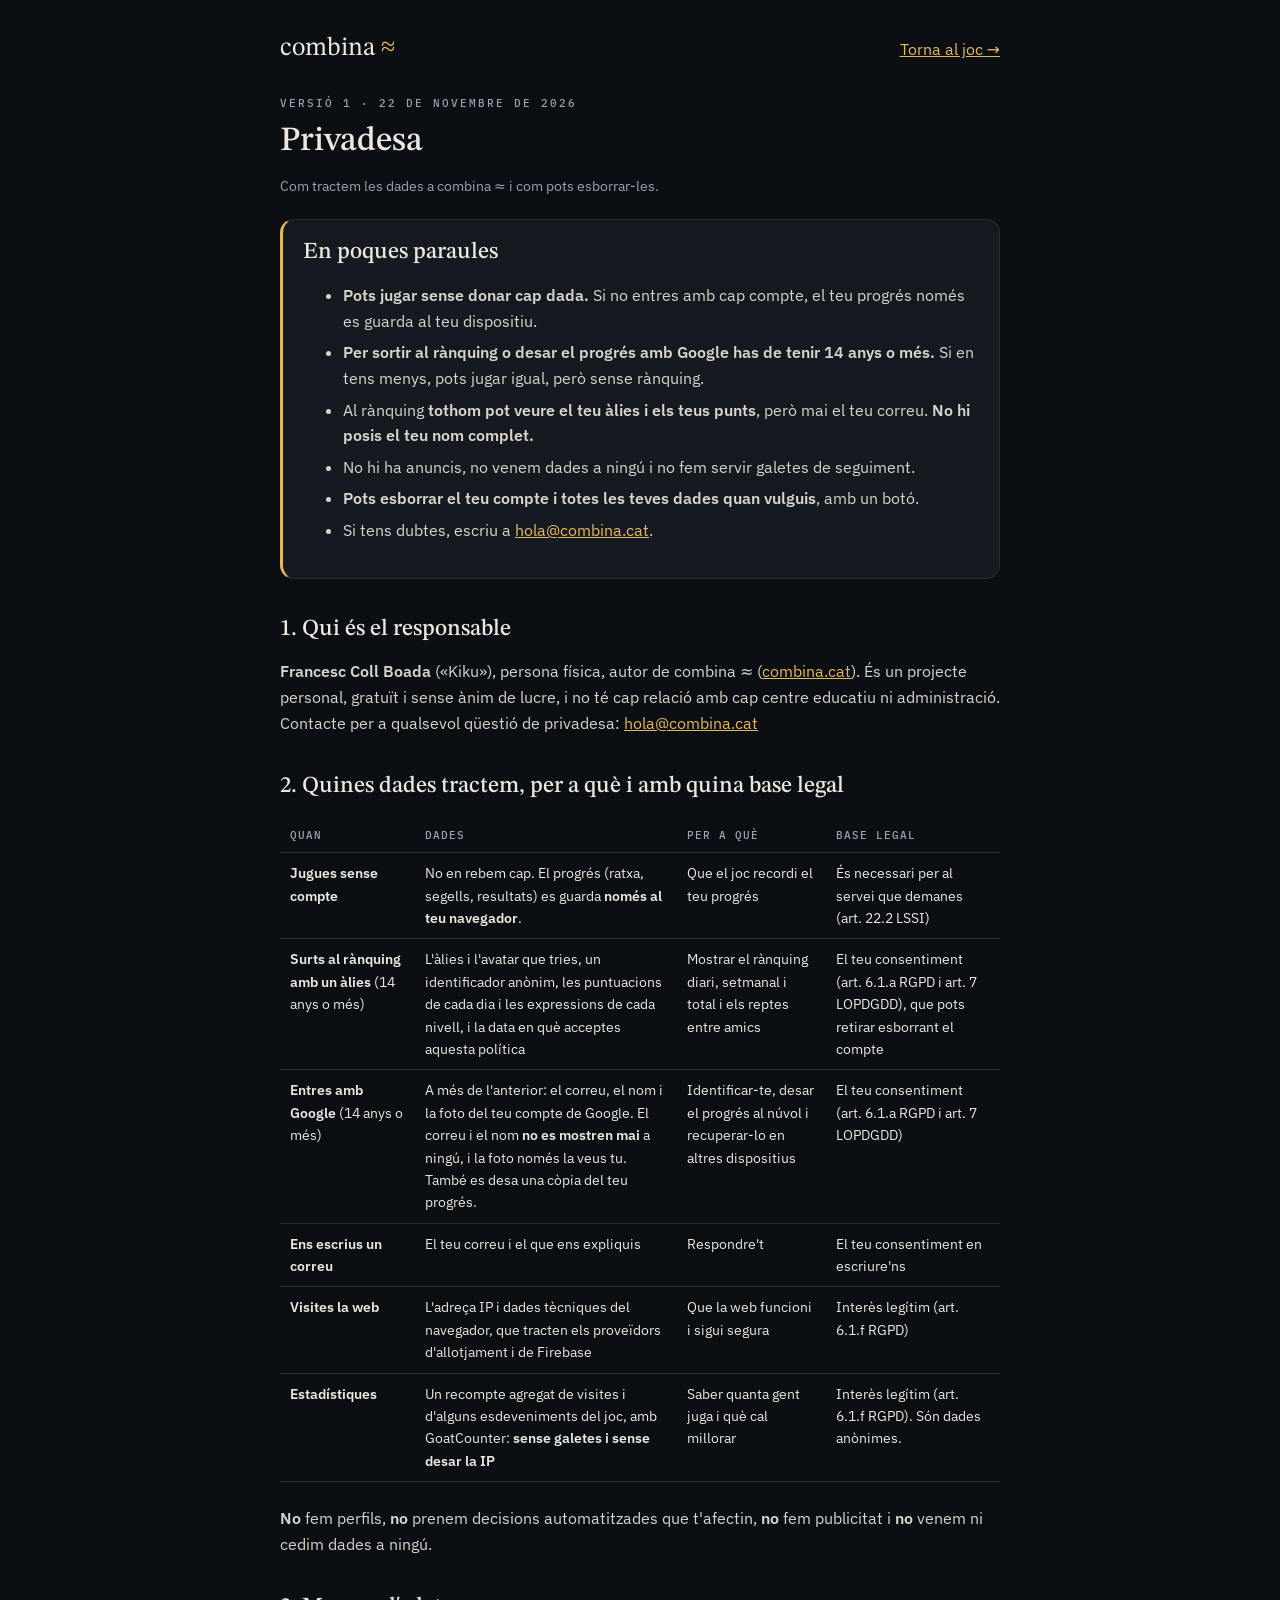
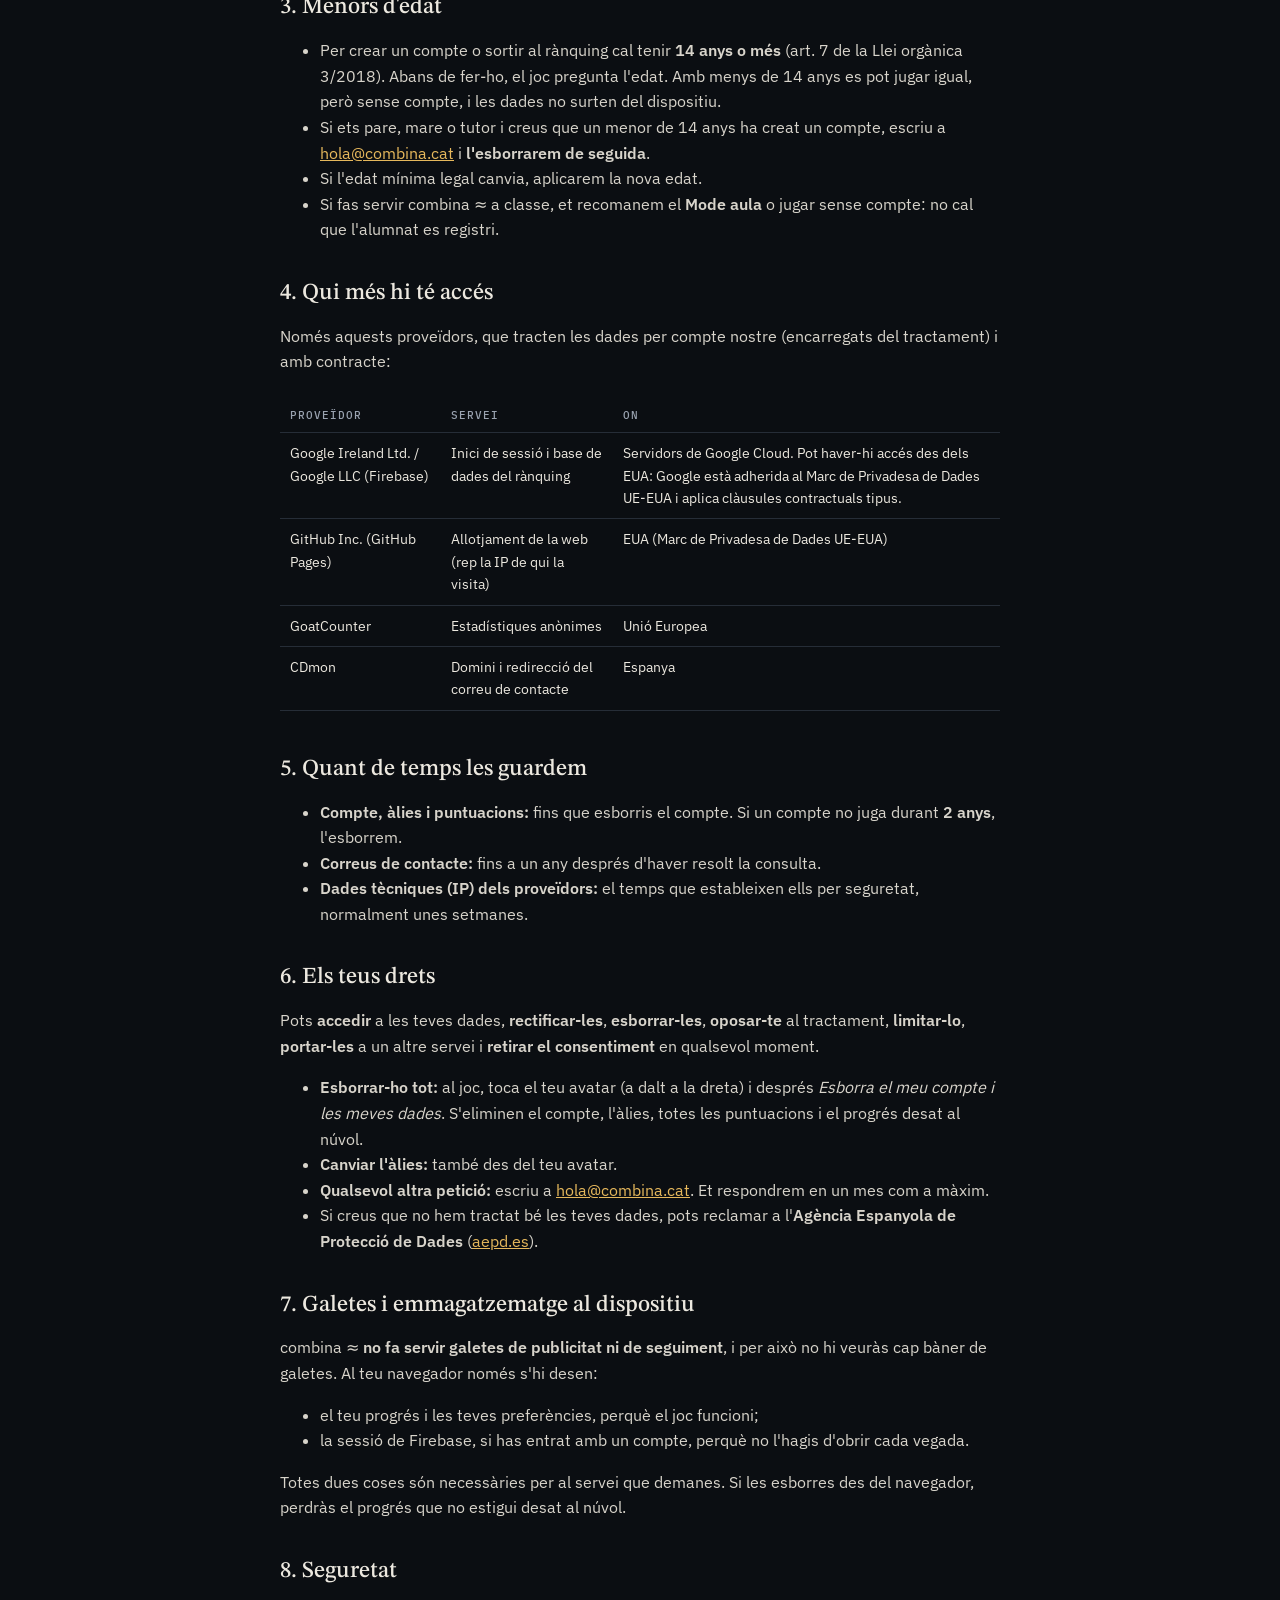
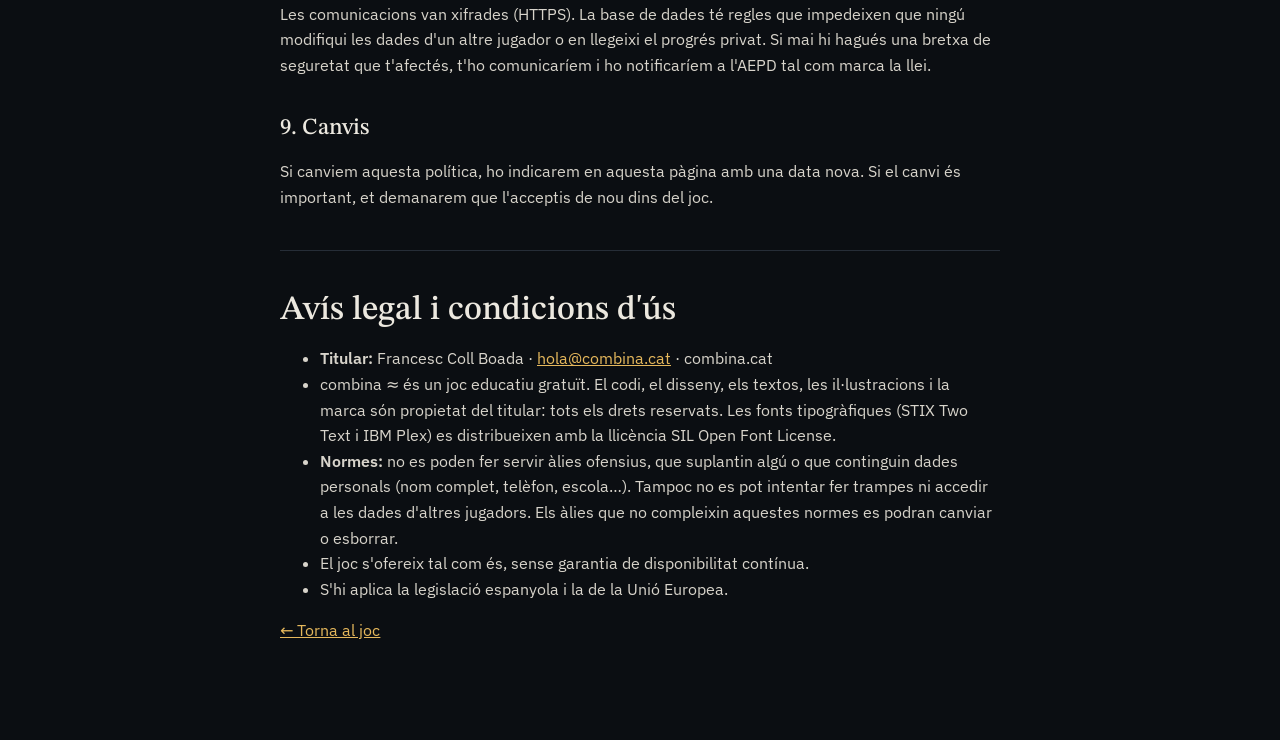
==== privacitat.html @ 747614af "Add files via upload" ====
<!doctype html>
<html lang="ca">
<head>
  <meta charset="utf-8">
  <meta name="viewport" content="width=device-width, initial-scale=1">
  <title>Privadesa i avís legal · combina ≈</title>
  <meta name="description" content="Com tracta les dades combina ≈, el repte diari de càlcul: què es guarda, per a què i com esborrar-ho.">
  <link rel="canonical" href="https://combina.cat/privacitat.html">
  <meta name="theme-color" content="#0B0E12">
  <link rel="icon" href="data:image/svg+xml,%3Csvg xmlns='http://www.w3.org/2000/svg' viewBox='0 0 64 64'%3E%3Crect width='64' height='64' rx='14' fill='%230B0E12'/%3E%3Ctext x='32' y='45' font-size='38' text-anchor='middle' fill='%23E6B85C' font-family='serif'%3E%E2%89%88%3C/text%3E%3C/svg%3E">
  <link rel="stylesheet" href="fonts/fonts.css">
  <style>
    :root { --ink: #0B0E12; --chalk: #ECE8DF; --muted: #9AA3B0; --line: #262D37; --gold: #E6B85C; --surface: #151A21;
      --serif: 'STIX Two Text', Georgia, serif; --mono: 'IBM Plex Mono', ui-monospace, monospace; --sans: 'IBM Plex Sans', system-ui, sans-serif; color-scheme: dark; }
    * { box-sizing: border-box; }
    body { margin: 0; background: var(--ink); color: var(--chalk); font: 16px/1.6 var(--sans); }
    main { max-width: 760px; margin: 0 auto; padding: 28px 20px 80px; }
    a { color: var(--gold); }
    .top { display: flex; justify-content: space-between; align-items: baseline; gap: 12px; margin-bottom: 26px; }
    .brand { font-family: var(--serif); font-size: 26px; color: var(--chalk); text-decoration: none; }
    .brand b { color: var(--gold); font-weight: 400; }
    .kicker { font: 500 11px/1.4 var(--mono); letter-spacing: 2px; text-transform: uppercase; color: var(--muted); }
    h1 { font: 500 34px/1.15 var(--serif); margin: 6px 0 4px; }
    h2 { font: 500 23px/1.25 var(--serif); margin: 36px 0 10px; }
    p, li { color: #D8D4CB; }
    .muted { color: var(--muted); font-size: 14px; }
    .easy { background: var(--surface); border: 1px solid var(--line); border-left: 3px solid var(--gold); border-radius: 14px; padding: 18px 20px; margin: 22px 0; }
    .easy h2 { margin-top: 0; }
    .easy li { margin: 6px 0; }
    .table { overflow-x: auto; }
    table { width: 100%; border-collapse: collapse; font-size: 14px; margin: 8px 0; }
    th, td { text-align: left; vertical-align: top; padding: 9px 10px; border-bottom: 1px solid var(--line); }
    th { font: 500 11px/1.4 var(--mono); letter-spacing: 1px; text-transform: uppercase; color: var(--muted); }
    hr { border: 0; border-top: 1px solid var(--line); margin: 40px 0; }
  </style>
</head>
<body>
<main>
  <div class="top">
    <a class="brand" href="./">combina <b>≈</b></a>
    <a href="./">Torna al joc →</a>
  </div>

  <p class="kicker">Versió 1 · 22 de novembre de 2026</p>
  <h1>Privadesa</h1>
  <p class="muted">Com tractem les dades a combina ≈ i com pots esborrar-les.</p>

  <section class="easy" aria-label="Resum fàcil">
    <h2>En poques paraules</h2>
    <ul>
      <li><b>Pots jugar sense donar cap dada.</b> Si no entres amb cap compte, el teu progrés només es guarda al teu dispositiu.</li>
      <li><b>Per sortir al rànquing o desar el progrés amb Google has de tenir 14 anys o més.</b> Si en tens menys, pots jugar igual, però sense rànquing.</li>
      <li>Al rànquing <b>tothom pot veure el teu àlies i els teus punts</b>, però mai el teu correu. <b>No hi posis el teu nom complet.</b></li>
      <li>No hi ha anuncis, no venem dades a ningú i no fem servir galetes de seguiment.</li>
      <li><b>Pots esborrar el teu compte i totes les teves dades quan vulguis</b>, amb un botó.</li>
      <li>Si tens dubtes, escriu a <a href="mailto:hola@combina.cat">hola@combina.cat</a>.</li>
    </ul>
  </section>

  <h2>1. Qui és el responsable</h2>
  <p><b>Francesc Coll Boada</b> («Kiku»), persona física, autor de combina ≈ (<a href="https://combina.cat">combina.cat</a>). És un projecte personal, gratuït i sense ànim de lucre, i no té cap relació amb cap centre educatiu ni administració.<br>
  Contacte per a qualsevol qüestió de privadesa: <a href="mailto:hola@combina.cat">hola@combina.cat</a></p>

  <h2>2. Quines dades tractem, per a què i amb quina base legal</h2>
  <div class="table"><table>
    <tr><th>Quan</th><th>Dades</th><th>Per a què</th><th>Base legal</th></tr>
    <tr><td><b>Jugues sense compte</b></td><td>No en rebem cap. El progrés (ratxa, segells, resultats) es guarda <b>només al teu navegador</b>.</td><td>Que el joc recordi el teu progrés</td><td>És necessari per al servei que demanes (art. 22.2 LSSI)</td></tr>
    <tr><td><b>Surts al rànquing amb un àlies</b> (14 anys o més)</td><td>L'àlies i l'avatar que tries, un identificador anònim, les puntuacions de cada dia i les expressions de cada nivell, i la data en què acceptes aquesta política</td><td>Mostrar el rànquing diari, setmanal i total i els reptes entre amics</td><td>El teu consentiment (art. 6.1.a RGPD i art. 7 LOPDGDD), que pots retirar esborrant el compte</td></tr>
    <tr><td><b>Entres amb Google</b> (14 anys o més)</td><td>A més de l'anterior: el correu, el nom i la foto del teu compte de Google. El correu i el nom <b>no es mostren mai</b> a ningú, i la foto només la veus tu. També es desa una còpia del teu progrés.</td><td>Identificar-te, desar el progrés al núvol i recuperar-lo en altres dispositius</td><td>El teu consentiment (art. 6.1.a RGPD i art. 7 LOPDGDD)</td></tr>
    <tr><td><b>Ens escrius un correu</b></td><td>El teu correu i el que ens expliquis</td><td>Respondre't</td><td>El teu consentiment en escriure'ns</td></tr>
    <tr><td><b>Visites la web</b></td><td>L'adreça IP i dades tècniques del navegador, que tracten els proveïdors d'allotjament i de Firebase</td><td>Que la web funcioni i sigui segura</td><td>Interès legítim (art. 6.1.f RGPD)</td></tr>
    <tr><td><b>Estadístiques</b></td><td>Un recompte agregat de visites i d'alguns esdeveniments del joc, amb GoatCounter: <b>sense galetes i sense desar la IP</b></td><td>Saber quanta gent juga i què cal millorar</td><td>Interès legítim (art. 6.1.f RGPD). Són dades anònimes.</td></tr>
  </table></div>
  <p><b>No</b> fem perfils, <b>no</b> prenem decisions automatitzades que t'afectin, <b>no</b> fem publicitat i <b>no</b> venem ni cedim dades a ningú.</p>

  <h2>3. Menors d'edat</h2>
  <ul>
    <li>Per crear un compte o sortir al rànquing cal tenir <b>14 anys o més</b> (art. 7 de la Llei orgànica 3/2018). Abans de fer-ho, el joc pregunta l'edat. Amb menys de 14 anys es pot jugar igual, però sense compte, i les dades no surten del dispositiu.</li>
    <li>Si ets pare, mare o tutor i creus que un menor de 14 anys ha creat un compte, escriu a <a href="mailto:hola@combina.cat">hola@combina.cat</a> i <b>l'esborrarem de seguida</b>.</li>
    <li>Si l'edat mínima legal canvia, aplicarem la nova edat.</li>
    <li>Si fas servir combina ≈ a classe, et recomanem el <b>Mode aula</b> o jugar sense compte: no cal que l'alumnat es registri.</li>
  </ul>

  <h2>4. Qui més hi té accés</h2>
  <p>Només aquests proveïdors, que tracten les dades per compte nostre (encarregats del tractament) i amb contracte:</p>
  <div class="table"><table>
    <tr><th>Proveïdor</th><th>Servei</th><th>On</th></tr>
    <tr><td>Google Ireland Ltd. / Google LLC (Firebase)</td><td>Inici de sessió i base de dades del rànquing</td><td>Servidors de Google Cloud. Pot haver-hi accés des dels EUA: Google està adherida al Marc de Privadesa de Dades UE-EUA i aplica clàusules contractuals tipus.</td></tr>
    <tr><td>GitHub Inc. (GitHub Pages)</td><td>Allotjament de la web (rep la IP de qui la visita)</td><td>EUA (Marc de Privadesa de Dades UE-EUA)</td></tr>
    <tr><td>GoatCounter</td><td>Estadístiques anònimes</td><td>Unió Europea</td></tr>
    <tr><td>CDmon</td><td>Domini i redirecció del correu de contacte</td><td>Espanya</td></tr>
  </table></div>

  <h2>5. Quant de temps les guardem</h2>
  <ul>
    <li><b>Compte, àlies i puntuacions:</b> fins que esborris el compte. Si un compte no juga durant <b>2 anys</b>, l'esborrem.</li>
    <li><b>Correus de contacte:</b> fins a un any després d'haver resolt la consulta.</li>
    <li><b>Dades tècniques (IP) dels proveïdors:</b> el temps que estableixen ells per seguretat, normalment unes setmanes.</li>
  </ul>

  <h2>6. Els teus drets</h2>
  <p>Pots <b>accedir</b> a les teves dades, <b>rectificar-les</b>, <b>esborrar-les</b>, <b>oposar-te</b> al tractament, <b>limitar-lo</b>, <b>portar-les</b> a un altre servei i <b>retirar el consentiment</b> en qualsevol moment.</p>
  <ul>
    <li><b>Esborrar-ho tot:</b> al joc, toca el teu avatar (a dalt a la dreta) i després <i>Esborra el meu compte i les meves dades</i>. S'eliminen el compte, l'àlies, totes les puntuacions i el progrés desat al núvol.</li>
    <li><b>Canviar l'àlies:</b> també des del teu avatar.</li>
    <li><b>Qualsevol altra petició:</b> escriu a <a href="mailto:hola@combina.cat">hola@combina.cat</a>. Et respondrem en un mes com a màxim.</li>
    <li>Si creus que no hem tractat bé les teves dades, pots reclamar a l'<b>Agència Espanyola de Protecció de Dades</b> (<a href="https://www.aepd.es" rel="noopener">aepd.es</a>).</li>
  </ul>

  <h2>7. Galetes i emmagatzematge al dispositiu</h2>
  <p>combina ≈ <b>no fa servir galetes de publicitat ni de seguiment</b>, i per això no hi veuràs cap bàner de galetes. Al teu navegador només s'hi desen:</p>
  <ul>
    <li>el teu progrés i les teves preferències, perquè el joc funcioni;</li>
    <li>la sessió de Firebase, si has entrat amb un compte, perquè no l'hagis d'obrir cada vegada.</li>
  </ul>
  <p>Totes dues coses són necessàries per al servei que demanes. Si les esborres des del navegador, perdràs el progrés que no estigui desat al núvol.</p>

  <h2>8. Seguretat</h2>
  <p>Les comunicacions van xifrades (HTTPS). La base de dades té regles que impedeixen que ningú modifiqui les dades d'un altre jugador o en llegeixi el progrés privat. Si mai hi hagués una bretxa de seguretat que t'afectés, t'ho comunicaríem i ho notificaríem a l'AEPD tal com marca la llei.</p>

  <h2>9. Canvis</h2>
  <p>Si canviem aquesta política, ho indicarem en aquesta pàgina amb una data nova. Si el canvi és important, et demanarem que l'acceptis de nou dins del joc.</p>

  <hr>

  <h1 id="avis-legal">Avís legal i condicions d'ús</h1>
  <ul>
    <li><b>Titular:</b> Francesc Coll Boada · <a href="mailto:hola@combina.cat">hola@combina.cat</a> · combina.cat</li>
    <li>combina ≈ és un joc educatiu gratuït. El codi, el disseny, els textos, les il·lustracions i la marca són propietat del titular: tots els drets reservats. Les fonts tipogràfiques (STIX Two Text i IBM Plex) es distribueixen amb la llicència SIL Open Font License.</li>
    <li><b>Normes:</b> no es poden fer servir àlies ofensius, que suplantin algú o que continguin dades personals (nom complet, telèfon, escola…). Tampoc no es pot intentar fer trampes ni accedir a les dades d'altres jugadors. Els àlies que no compleixin aquestes normes es podran canviar o esborrar.</li>
    <li>El joc s'ofereix tal com és, sense garantia de disponibilitat contínua.</li>
    <li>S'hi aplica la legislació espanyola i la de la Unió Europea.</li>
  </ul>
  <p><a href="./">← Torna al joc</a></p>
</main>
</body>
</html>
---- fonts/fonts.css ----
/* Fonts allotjades localment (llicència SIL Open Font License). Subconjunts: llatí, llatí ampliat i grec. */
/* latin-ext */
@font-face {
  font-family: 'IBM Plex Mono';
  font-style: normal;
  font-weight: 400;
  font-display: swap;
  src: url(IBMPlexMono-400-latin-ext.woff2) format('woff2');
  unicode-range: U+0100-02BA, U+02BD-02C5, U+02C7-02CC, U+02CE-02D7, U+02DD-02FF, U+0304, U+0308, U+0329, U+1D00-1DBF, U+1E00-1E9F, U+1EF2-1EFF, U+2020, U+20A0-20AB, U+20AD-20C4, U+2113, U+2C60-2C7F, U+A720-A7FF;
}
/* latin */
@font-face {
  font-family: 'IBM Plex Mono';
  font-style: normal;
  font-weight: 400;
  font-display: swap;
  src: url(IBMPlexMono-400-latin.woff2) format('woff2');
  unicode-range: U+0000-00FF, U+0131, U+0152-0153, U+02BB-02BC, U+02C6, U+02DA, U+02DC, U+0304, U+0308, U+0329, U+2000-206F, U+20AC, U+2122, U+2191, U+2193, U+2212, U+2215, U+FEFF, U+FFFD;
}
/* latin-ext */
@font-face {
  font-family: 'IBM Plex Mono';
  font-style: normal;
  font-weight: 500;
  font-display: swap;
  src: url(IBMPlexMono-500-latin-ext.woff2) format('woff2');
  unicode-range: U+0100-02BA, U+02BD-02C5, U+02C7-02CC, U+02CE-02D7, U+02DD-02FF, U+0304, U+0308, U+0329, U+1D00-1DBF, U+1E00-1E9F, U+1EF2-1EFF, U+2020, U+20A0-20AB, U+20AD-20C4, U+2113, U+2C60-2C7F, U+A720-A7FF;
}
/* latin */
@font-face {
  font-family: 'IBM Plex Mono';
  font-style: normal;
  font-weight: 500;
  font-display: swap;
  src: url(IBMPlexMono-500-latin.woff2) format('woff2');
  unicode-range: U+0000-00FF, U+0131, U+0152-0153, U+02BB-02BC, U+02C6, U+02DA, U+02DC, U+0304, U+0308, U+0329, U+2000-206F, U+20AC, U+2122, U+2191, U+2193, U+2212, U+2215, U+FEFF, U+FFFD;
}
/* latin-ext */
@font-face {
  font-family: 'IBM Plex Mono';
  font-style: normal;
  font-weight: 600;
  font-display: swap;
  src: url(IBMPlexMono-600-latin-ext.woff2) format('woff2');
  unicode-range: U+0100-02BA, U+02BD-02C5, U+02C7-02CC, U+02CE-02D7, U+02DD-02FF, U+0304, U+0308, U+0329, U+1D00-1DBF, U+1E00-1E9F, U+1EF2-1EFF, U+2020, U+20A0-20AB, U+20AD-20C4, U+2113, U+2C60-2C7F, U+A720-A7FF;
}
/* latin */
@font-face {
  font-family: 'IBM Plex Mono';
  font-style: normal;
  font-weight: 600;
  font-display: swap;
  src: url(IBMPlexMono-600-latin.woff2) format('woff2');
  unicode-range: U+0000-00FF, U+0131, U+0152-0153, U+02BB-02BC, U+02C6, U+02DA, U+02DC, U+0304, U+0308, U+0329, U+2000-206F, U+20AC, U+2122, U+2191, U+2193, U+2212, U+2215, U+FEFF, U+FFFD;
}
/* greek */
@font-face {
  font-family: 'IBM Plex Sans';
  font-style: normal;
  font-weight: 400;
  font-stretch: 100%;
  font-display: swap;
  src: url(IBMPlexSans-400-greek.woff2) format('woff2');
  unicode-range: U+0370-0377, U+037A-037F, U+0384-038A, U+038C, U+038E-03A1, U+03A3-03FF;
}
/* latin-ext */
@font-face {
  font-family: 'IBM Plex Sans';
  font-style: normal;
  font-weight: 400;
  font-stretch: 100%;
  font-display: swap;
  src: url(IBMPlexSans-400-latin-ext.woff2) format('woff2');
  unicode-range: U+0100-02BA, U+02BD-02C5, U+02C7-02CC, U+02CE-02D7, U+02DD-02FF, U+0304, U+0308, U+0329, U+1D00-1DBF, U+1E00-1E9F, U+1EF2-1EFF, U+2020, U+20A0-20AB, U+20AD-20C4, U+2113, U+2C60-2C7F, U+A720-A7FF;
}
/* latin */
@font-face {
  font-family: 'IBM Plex Sans';
  font-style: normal;
  font-weight: 400;
  font-stretch: 100%;
  font-display: swap;
  src: url(IBMPlexSans-400-latin.woff2) format('woff2');
  unicode-range: U+0000-00FF, U+0131, U+0152-0153, U+02BB-02BC, U+02C6, U+02DA, U+02DC, U+0304, U+0308, U+0329, U+2000-206F, U+20AC, U+2122, U+2191, U+2193, U+2212, U+2215, U+FEFF, U+FFFD;
}
/* greek */
@font-face {
  font-family: 'IBM Plex Sans';
  font-style: normal;
  font-weight: 500;
  font-stretch: 100%;
  font-display: swap;
  src: url(IBMPlexSans-500-greek.woff2) format('woff2');
  unicode-range: U+0370-0377, U+037A-037F, U+0384-038A, U+038C, U+038E-03A1, U+03A3-03FF;
}
/* latin-ext */
@font-face {
  font-family: 'IBM Plex Sans';
  font-style: normal;
  font-weight: 500;
  font-stretch: 100%;
  font-display: swap;
  src: url(IBMPlexSans-500-latin-ext.woff2) format('woff2');
  unicode-range: U+0100-02BA, U+02BD-02C5, U+02C7-02CC, U+02CE-02D7, U+02DD-02FF, U+0304, U+0308, U+0329, U+1D00-1DBF, U+1E00-1E9F, U+1EF2-1EFF, U+2020, U+20A0-20AB, U+20AD-20C4, U+2113, U+2C60-2C7F, U+A720-A7FF;
}
/* latin */
@font-face {
  font-family: 'IBM Plex Sans';
  font-style: normal;
  font-weight: 500;
  font-stretch: 100%;
  font-display: swap;
  src: url(IBMPlexSans-500-latin.woff2) format('woff2');
  unicode-range: U+0000-00FF, U+0131, U+0152-0153, U+02BB-02BC, U+02C6, U+02DA, U+02DC, U+0304, U+0308, U+0329, U+2000-206F, U+20AC, U+2122, U+2191, U+2193, U+2212, U+2215, U+FEFF, U+FFFD;
}
/* greek */
@font-face {
  font-family: 'IBM Plex Sans';
  font-style: normal;
  font-weight: 600;
  font-stretch: 100%;
  font-display: swap;
  src: url(IBMPlexSans-600-greek.woff2) format('woff2');
  unicode-range: U+0370-0377, U+037A-037F, U+0384-038A, U+038C, U+038E-03A1, U+03A3-03FF;
}
/* latin-ext */
@font-face {
  font-family: 'IBM Plex Sans';
  font-style: normal;
  font-weight: 600;
  font-stretch: 100%;
  font-display: swap;
  src: url(IBMPlexSans-600-latin-ext.woff2) format('woff2');
  unicode-range: U+0100-02BA, U+02BD-02C5, U+02C7-02CC, U+02CE-02D7, U+02DD-02FF, U+0304, U+0308, U+0329, U+1D00-1DBF, U+1E00-1E9F, U+1EF2-1EFF, U+2020, U+20A0-20AB, U+20AD-20C4, U+2113, U+2C60-2C7F, U+A720-A7FF;
}
/* latin */
@font-face {
  font-family: 'IBM Plex Sans';
  font-style: normal;
  font-weight: 600;
  font-stretch: 100%;
  font-display: swap;
  src: url(IBMPlexSans-600-latin.woff2) format('woff2');
  unicode-range: U+0000-00FF, U+0131, U+0152-0153, U+02BB-02BC, U+02C6, U+02DA, U+02DC, U+0304, U+0308, U+0329, U+2000-206F, U+20AC, U+2122, U+2191, U+2193, U+2212, U+2215, U+FEFF, U+FFFD;
}
/* greek */
@font-face {
  font-family: 'STIX Two Text';
  font-style: italic;
  font-weight: 400;
  font-display: swap;
  src: url(STIXTwoText-400i-greek.woff2) format('woff2');
  unicode-range: U+0370-0377, U+037A-037F, U+0384-038A, U+038C, U+038E-03A1, U+03A3-03FF;
}
/* latin-ext */
@font-face {
  font-family: 'STIX Two Text';
  font-style: italic;
  font-weight: 400;
  font-display: swap;
  src: url(STIXTwoText-400i-latin-ext.woff2) format('woff2');
  unicode-range: U+0100-02BA, U+02BD-02C5, U+02C7-02CC, U+02CE-02D7, U+02DD-02FF, U+0304, U+0308, U+0329, U+1D00-1DBF, U+1E00-1E9F, U+1EF2-1EFF, U+2020, U+20A0-20AB, U+20AD-20C4, U+2113, U+2C60-2C7F, U+A720-A7FF;
}
/* latin */
@font-face {
  font-family: 'STIX Two Text';
  font-style: italic;
  font-weight: 400;
  font-display: swap;
  src: url(STIXTwoText-400i-latin.woff2) format('woff2');
  unicode-range: U+0000-00FF, U+0131, U+0152-0153, U+02BB-02BC, U+02C6, U+02DA, U+02DC, U+0304, U+0308, U+0329, U+2000-206F, U+20AC, U+2122, U+2191, U+2193, U+2212, U+2215, U+FEFF, U+FFFD;
}
/* greek */
@font-face {
  font-family: 'STIX Two Text';
  font-style: italic;
  font-weight: 500;
  font-display: swap;
  src: url(STIXTwoText-500i-greek.woff2) format('woff2');
  unicode-range: U+0370-0377, U+037A-037F, U+0384-038A, U+038C, U+038E-03A1, U+03A3-03FF;
}
/* latin-ext */
@font-face {
  font-family: 'STIX Two Text';
  font-style: italic;
  font-weight: 500;
  font-display: swap;
  src: url(STIXTwoText-500i-latin-ext.woff2) format('woff2');
  unicode-range: U+0100-02BA, U+02BD-02C5, U+02C7-02CC, U+02CE-02D7, U+02DD-02FF, U+0304, U+0308, U+0329, U+1D00-1DBF, U+1E00-1E9F, U+1EF2-1EFF, U+2020, U+20A0-20AB, U+20AD-20C4, U+2113, U+2C60-2C7F, U+A720-A7FF;
}
/* latin */
@font-face {
  font-family: 'STIX Two Text';
  font-style: italic;
  font-weight: 500;
  font-display: swap;
  src: url(STIXTwoText-500i-latin.woff2) format('woff2');
  unicode-range: U+0000-00FF, U+0131, U+0152-0153, U+02BB-02BC, U+02C6, U+02DA, U+02DC, U+0304, U+0308, U+0329, U+2000-206F, U+20AC, U+2122, U+2191, U+2193, U+2212, U+2215, U+FEFF, U+FFFD;
}
/* greek */
@font-face {
  font-family: 'STIX Two Text';
  font-style: normal;
  font-weight: 400;
  font-display: swap;
  src: url(STIXTwoText-400-greek.woff2) format('woff2');
  unicode-range: U+0370-0377, U+037A-037F, U+0384-038A, U+038C, U+038E-03A1, U+03A3-03FF;
}
/* latin-ext */
@font-face {
  font-family: 'STIX Two Text';
  font-style: normal;
  font-weight: 400;
  font-display: swap;
  src: url(STIXTwoText-400-latin-ext.woff2) format('woff2');
  unicode-range: U+0100-02BA, U+02BD-02C5, U+02C7-02CC, U+02CE-02D7, U+02DD-02FF, U+0304, U+0308, U+0329, U+1D00-1DBF, U+1E00-1E9F, U+1EF2-1EFF, U+2020, U+20A0-20AB, U+20AD-20C4, U+2113, U+2C60-2C7F, U+A720-A7FF;
}
/* latin */
@font-face {
  font-family: 'STIX Two Text';
  font-style: normal;
  font-weight: 400;
  font-display: swap;
  src: url(STIXTwoText-400-latin.woff2) format('woff2');
  unicode-range: U+0000-00FF, U+0131, U+0152-0153, U+02BB-02BC, U+02C6, U+02DA, U+02DC, U+0304, U+0308, U+0329, U+2000-206F, U+20AC, U+2122, U+2191, U+2193, U+2212, U+2215, U+FEFF, U+FFFD;
}
/* greek */
@font-face {
  font-family: 'STIX Two Text';
  font-style: normal;
  font-weight: 500;
  font-display: swap;
  src: url(STIXTwoText-500-greek.woff2) format('woff2');
  unicode-range: U+0370-0377, U+037A-037F, U+0384-038A, U+038C, U+038E-03A1, U+03A3-03FF;
}
/* latin-ext */
@font-face {
  font-family: 'STIX Two Text';
  font-style: normal;
  font-weight: 500;
  font-display: swap;
  src: url(STIXTwoText-500-latin-ext.woff2) format('woff2');
  unicode-range: U+0100-02BA, U+02BD-02C5, U+02C7-02CC, U+02CE-02D7, U+02DD-02FF, U+0304, U+0308, U+0329, U+1D00-1DBF, U+1E00-1E9F, U+1EF2-1EFF, U+2020, U+20A0-20AB, U+20AD-20C4, U+2113, U+2C60-2C7F, U+A720-A7FF;
}
/* latin */
@font-face {
  font-family: 'STIX Two Text';
  font-style: normal;
  font-weight: 500;
  font-display: swap;
  src: url(STIXTwoText-500-latin.woff2) format('woff2');
  unicode-range: U+0000-00FF, U+0131, U+0152-0153, U+02BB-02BC, U+02C6, U+02DA, U+02DC, U+0304, U+0308, U+0329, U+2000-206F, U+20AC, U+2122, U+2191, U+2193, U+2212, U+2215, U+FEFF, U+FFFD;
}
/* greek */
@font-face {
  font-family: 'STIX Two Text';
  font-style: normal;
  font-weight: 600;
  font-display: swap;
  src: url(STIXTwoText-600-greek.woff2) format('woff2');
  unicode-range: U+0370-0377, U+037A-037F, U+0384-038A, U+038C, U+038E-03A1, U+03A3-03FF;
}
/* latin-ext */
@font-face {
  font-family: 'STIX Two Text';
  font-style: normal;
  font-weight: 600;
  font-display: swap;
  src: url(STIXTwoText-600-latin-ext.woff2) format('woff2');
  unicode-range: U+0100-02BA, U+02BD-02C5, U+02C7-02CC, U+02CE-02D7, U+02DD-02FF, U+0304, U+0308, U+0329, U+1D00-1DBF, U+1E00-1E9F, U+1EF2-1EFF, U+2020, U+20A0-20AB, U+20AD-20C4, U+2113, U+2C60-2C7F, U+A720-A7FF;
}
/* latin */
@font-face {
  font-family: 'STIX Two Text';
  font-style: normal;
  font-weight: 600;
  font-display: swap;
  src: url(STIXTwoText-600-latin.woff2) format('woff2');
  unicode-range: U+0000-00FF, U+0131, U+0152-0153, U+02BB-02BC, U+02C6, U+02DA, U+02DC, U+0304, U+0308, U+0329, U+2000-206F, U+20AC, U+2122, U+2191, U+2193, U+2212, U+2215, U+FEFF, U+FFFD;
}
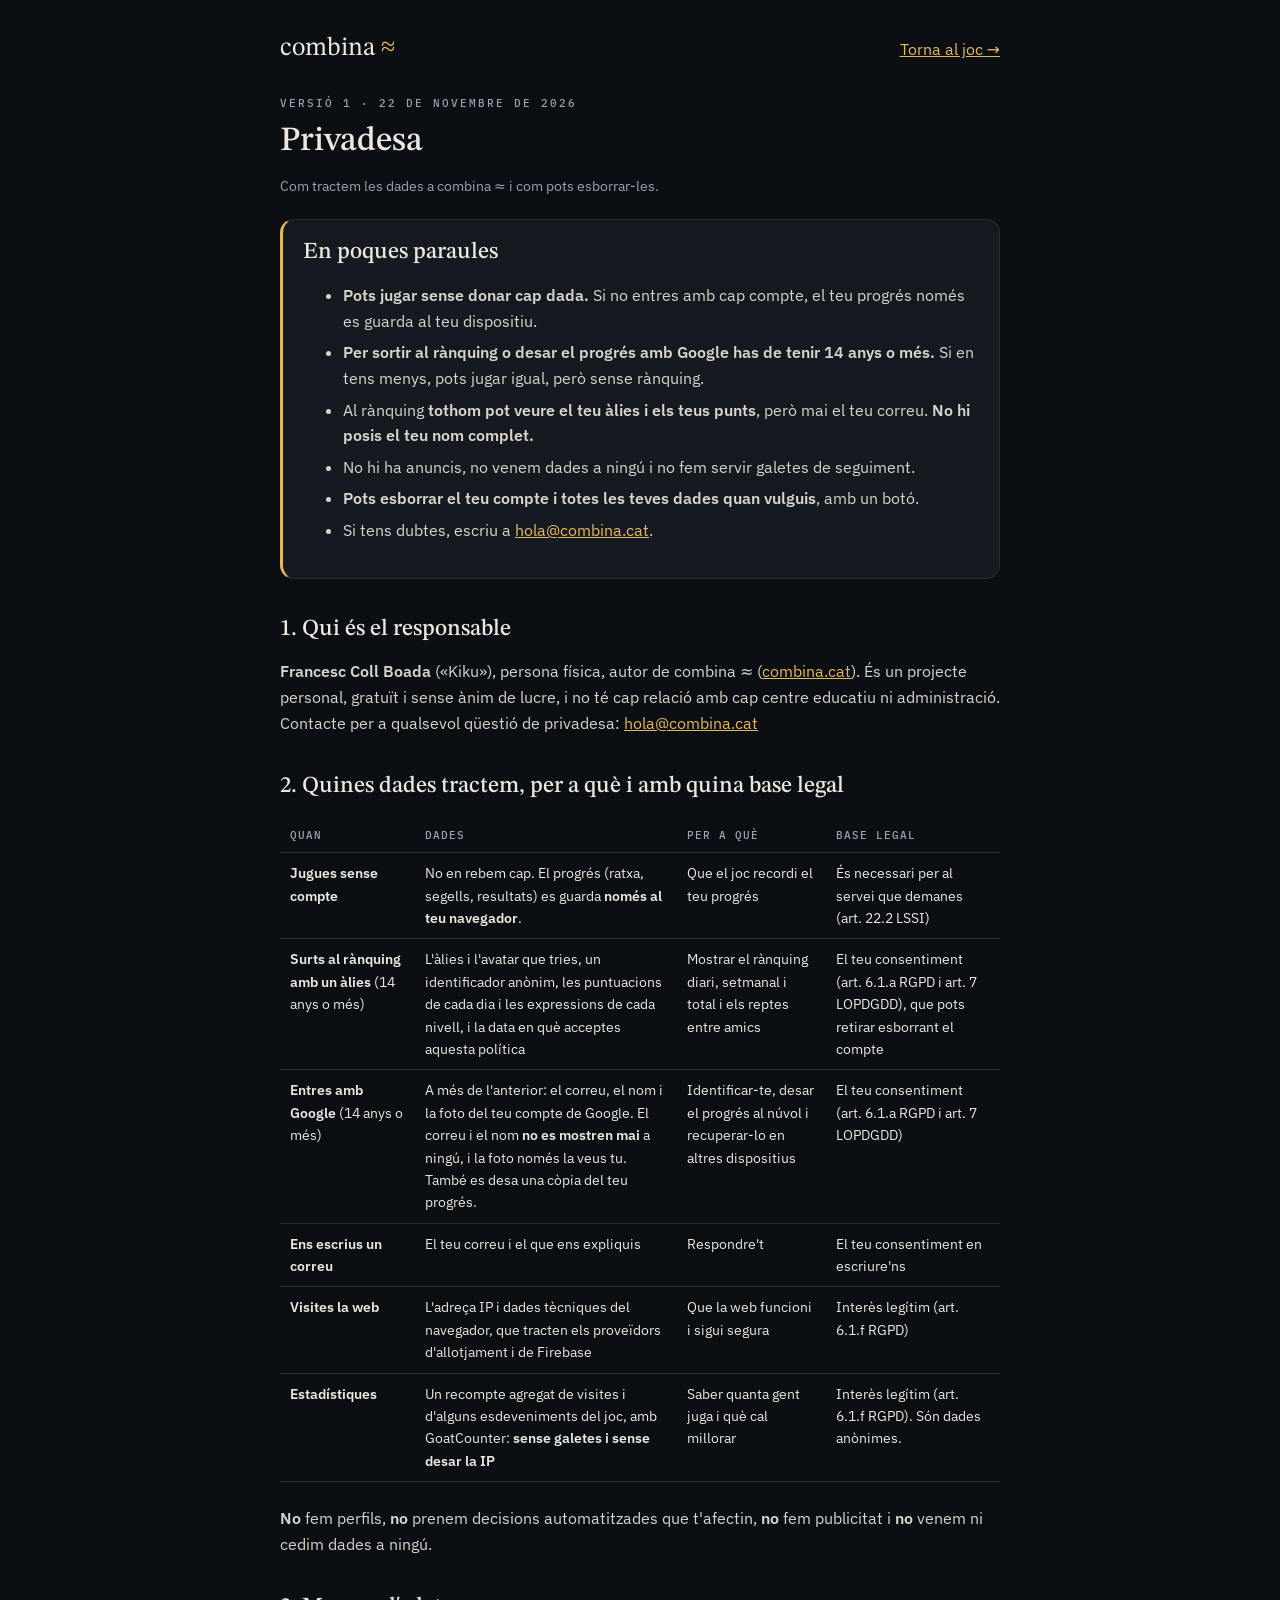
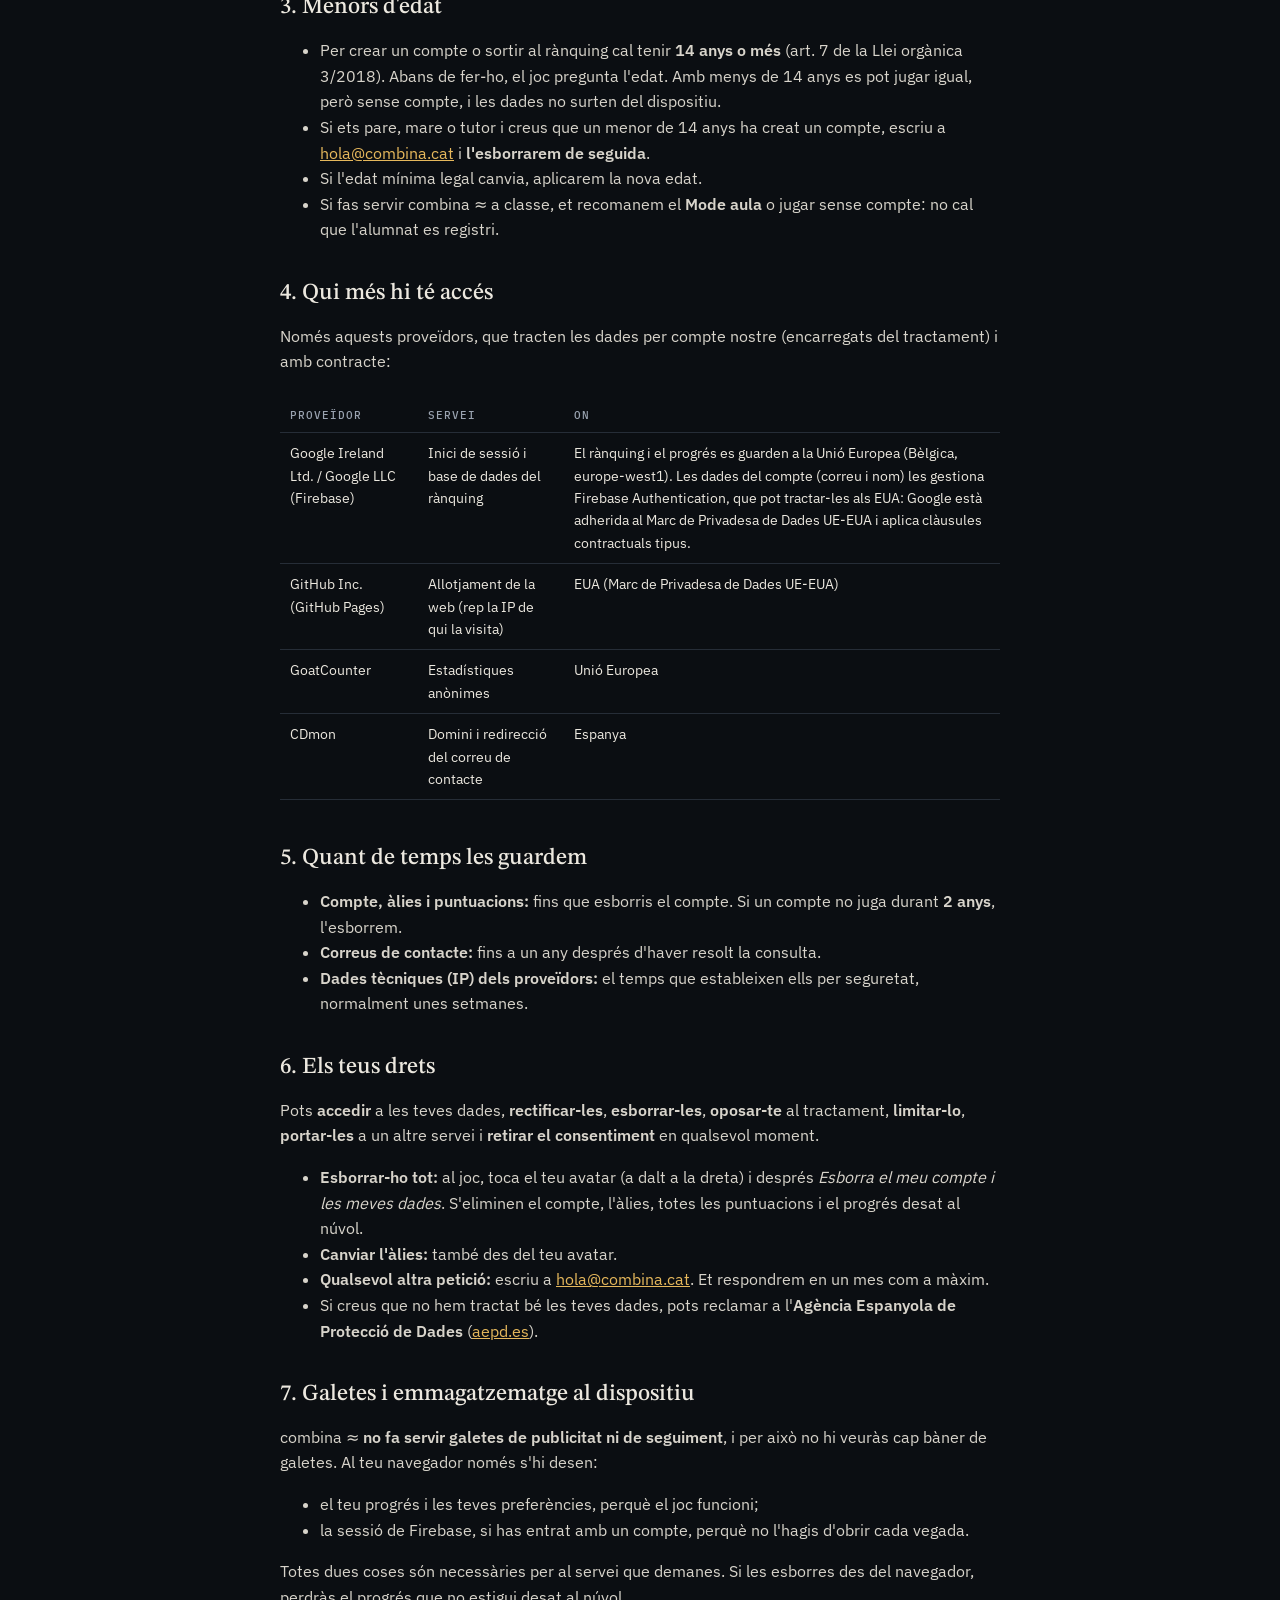
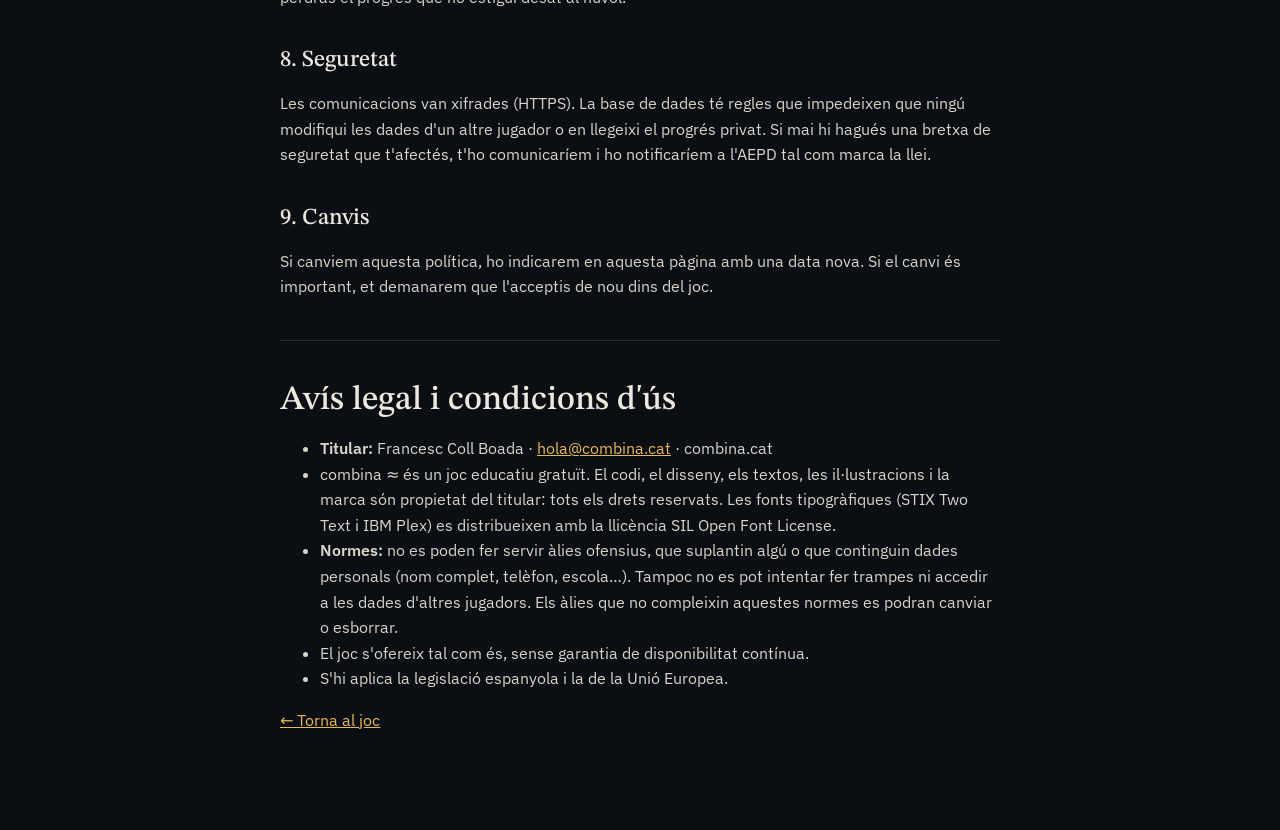
==== commit 70411a69: "Add files via upload" ====
--- a/privacitat.html
+++ b/privacitat.html
@@ -85,7 +85,7 @@
   <p>Només aquests proveïdors, que tracten les dades per compte nostre (encarregats del tractament) i amb contracte:</p>
   <div class="table"><table>
     <tr><th>Proveïdor</th><th>Servei</th><th>On</th></tr>
-    <tr><td>Google Ireland Ltd. / Google LLC (Firebase)</td><td>Inici de sessió i base de dades del rànquing</td><td>Servidors de Google Cloud. Pot haver-hi accés des dels EUA: Google està adherida al Marc de Privadesa de Dades UE-EUA i aplica clàusules contractuals tipus.</td></tr>
+    <tr><td>Google Ireland Ltd. / Google LLC (Firebase)</td><td>Inici de sessió i base de dades del rànquing</td><td>El rànquing i el progrés es guarden a la Unió Europea (Bèlgica, europe-west1). Les dades del compte (correu i nom) les gestiona Firebase Authentication, que pot tractar-les als EUA: Google està adherida al Marc de Privadesa de Dades UE-EUA i aplica clàusules contractuals tipus.</td></tr>
     <tr><td>GitHub Inc. (GitHub Pages)</td><td>Allotjament de la web (rep la IP de qui la visita)</td><td>EUA (Marc de Privadesa de Dades UE-EUA)</td></tr>
     <tr><td>GoatCounter</td><td>Estadístiques anònimes</td><td>Unió Europea</td></tr>
     <tr><td>CDmon</td><td>Domini i redirecció del correu de contacte</td><td>Espanya</td></tr>
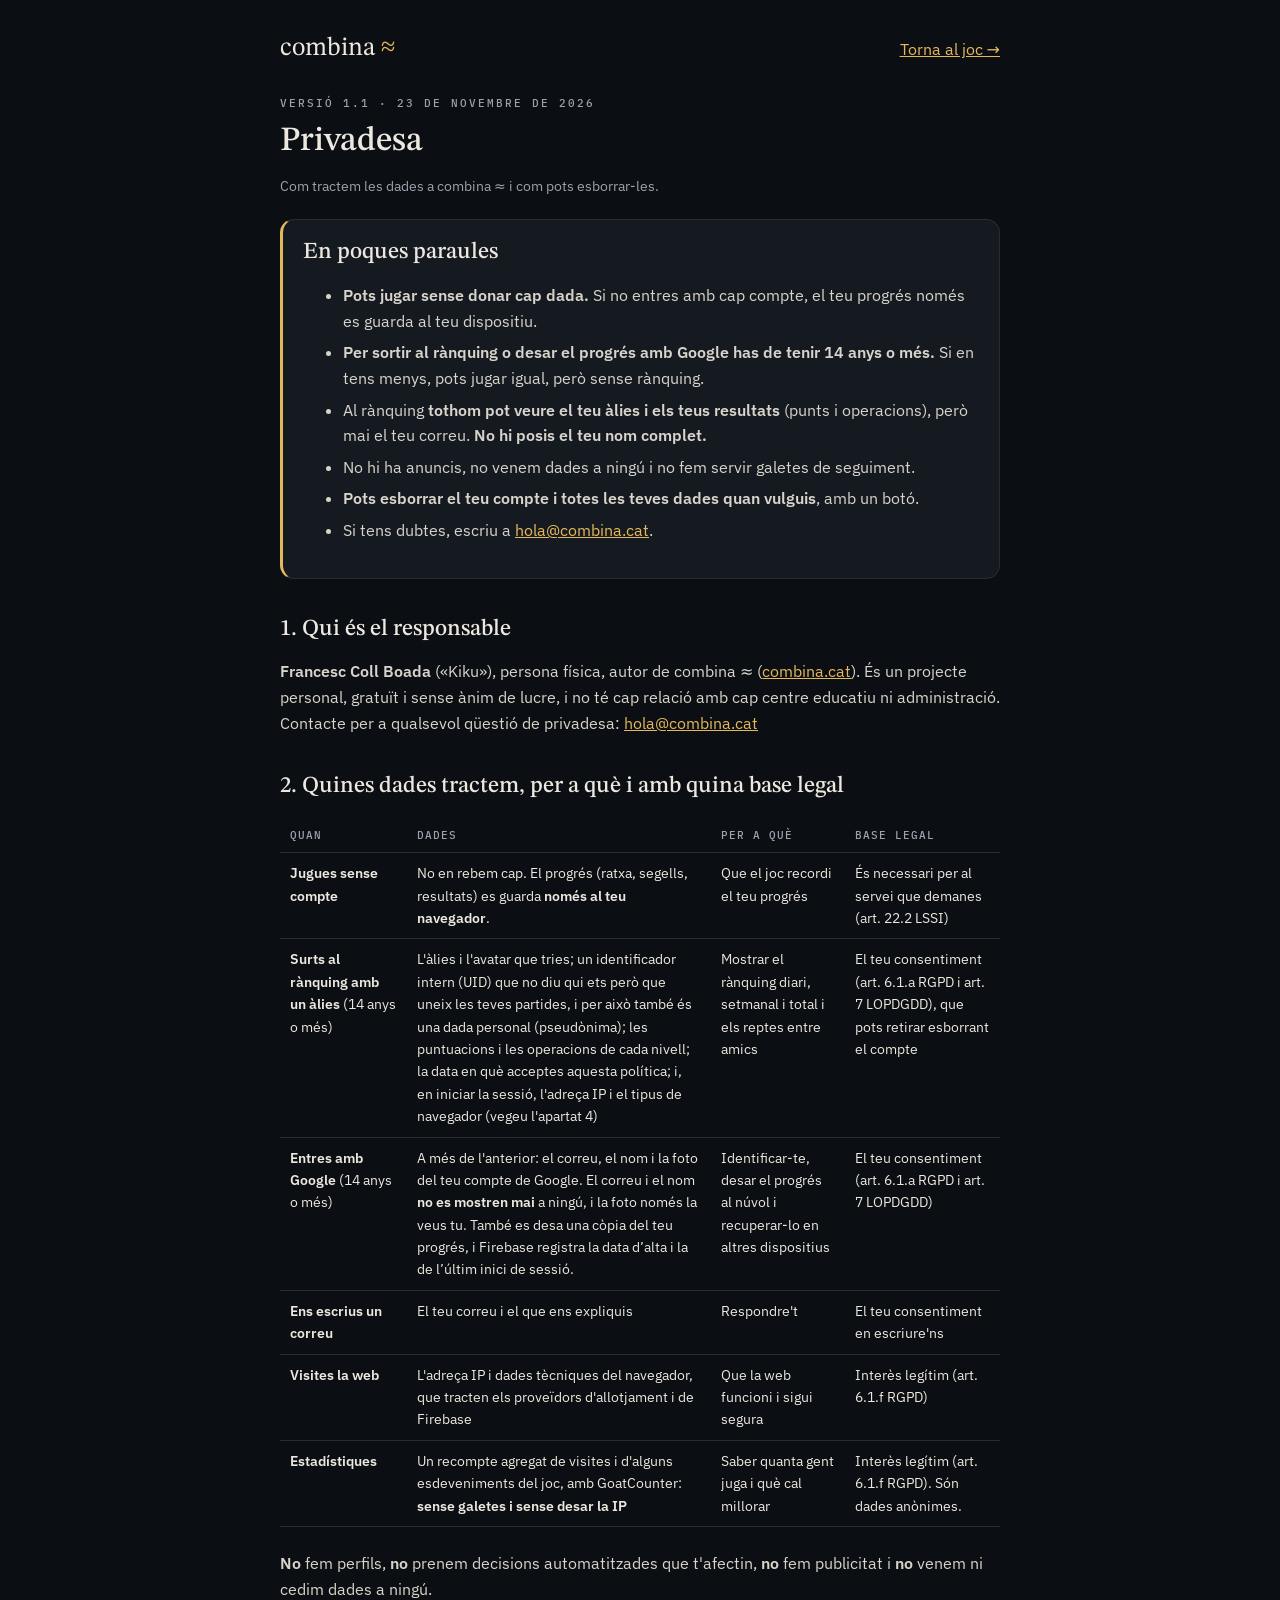
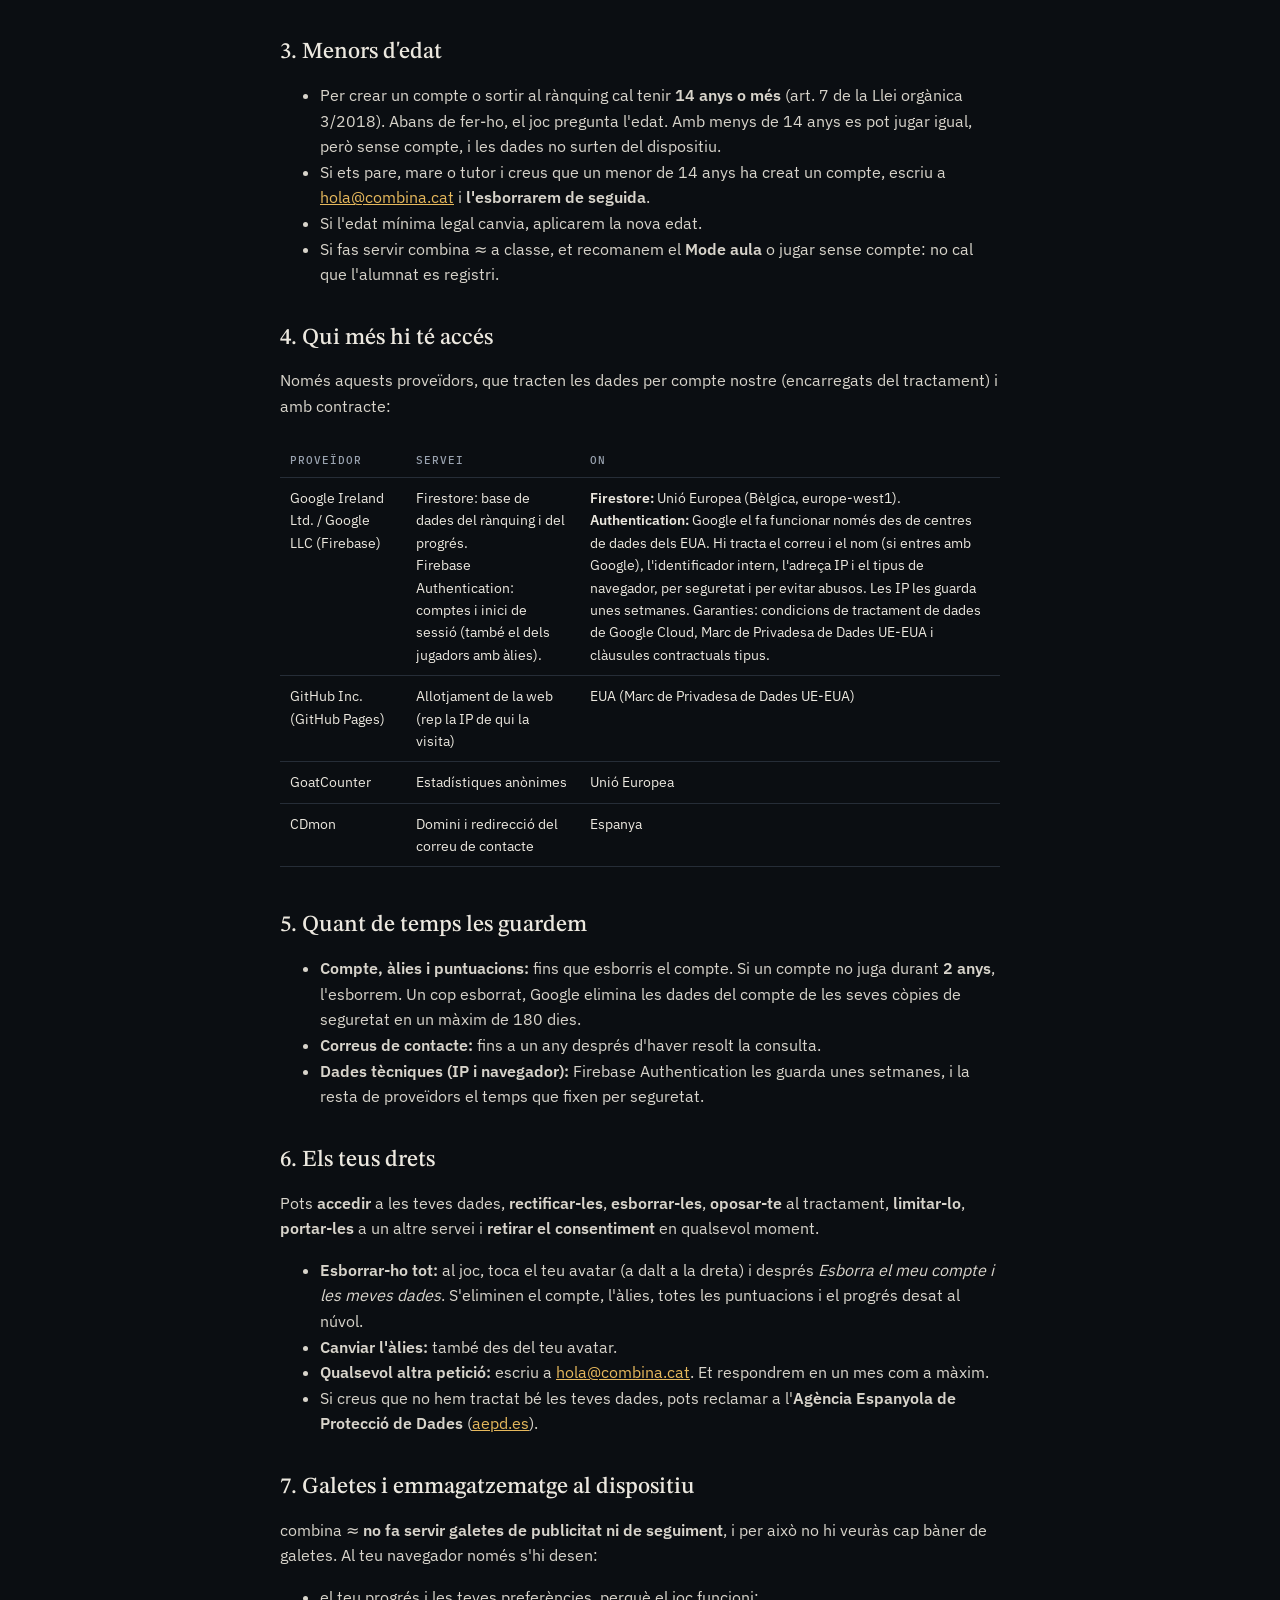
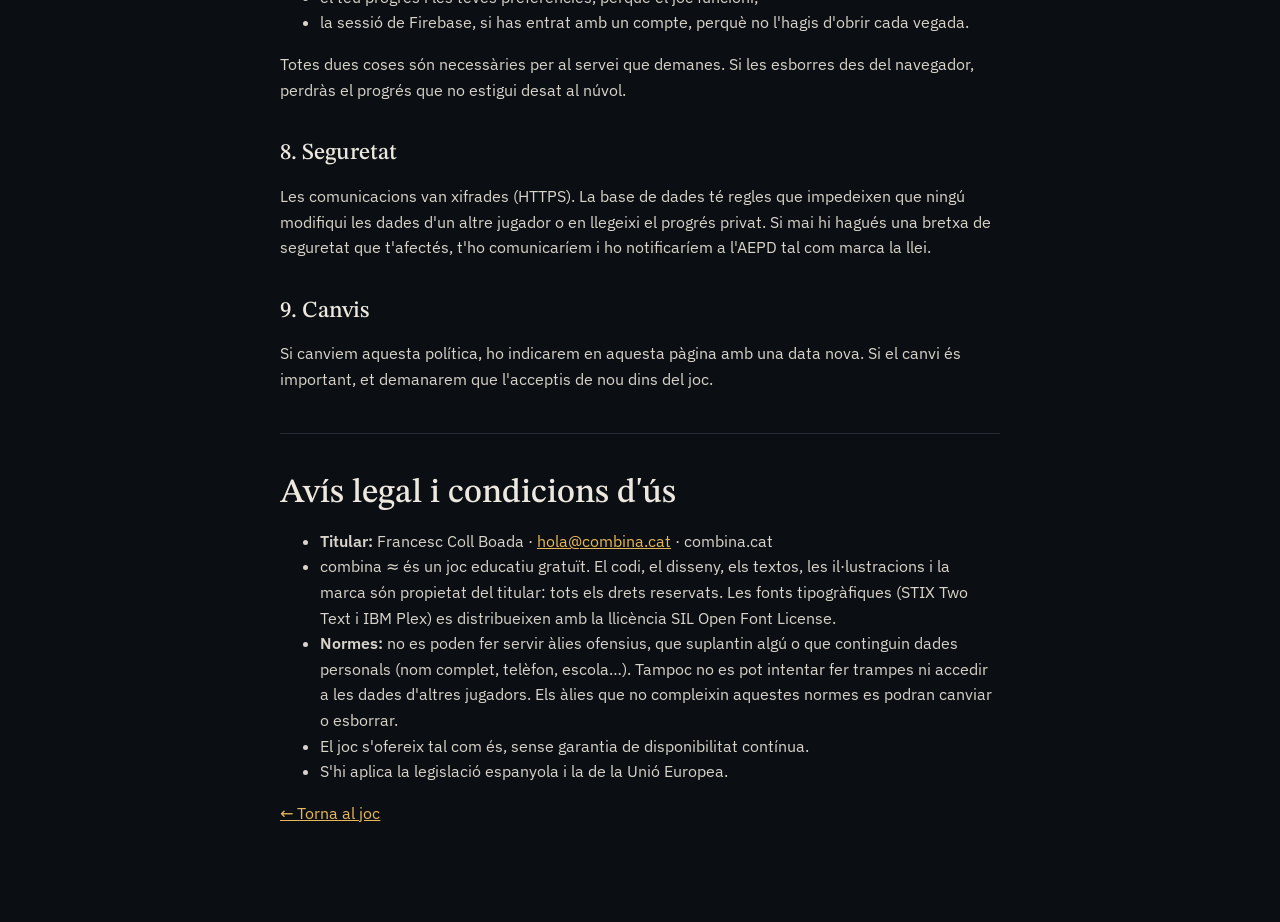
==== commit 08429b8f: "Add files via upload" ====
--- a/privacitat.html
+++ b/privacitat.html
@@ -41,7 +41,7 @@
     <a href="./">Torna al joc →</a>
   </div>
 
-  <p class="kicker">Versió 1 · 22 de novembre de 2026</p>
+  <p class="kicker">Versió 1.1 · 23 de novembre de 2026</p>
   <h1>Privadesa</h1>
   <p class="muted">Com tractem les dades a combina ≈ i com pots esborrar-les.</p>
 
@@ -50,7 +50,7 @@
     <ul>
       <li><b>Pots jugar sense donar cap dada.</b> Si no entres amb cap compte, el teu progrés només es guarda al teu dispositiu.</li>
       <li><b>Per sortir al rànquing o desar el progrés amb Google has de tenir 14 anys o més.</b> Si en tens menys, pots jugar igual, però sense rànquing.</li>
-      <li>Al rànquing <b>tothom pot veure el teu àlies i els teus punts</b>, però mai el teu correu. <b>No hi posis el teu nom complet.</b></li>
+      <li>Al rànquing <b>tothom pot veure el teu àlies i els teus resultats</b> (punts i operacions), però mai el teu correu. <b>No hi posis el teu nom complet.</b></li>
       <li>No hi ha anuncis, no venem dades a ningú i no fem servir galetes de seguiment.</li>
       <li><b>Pots esborrar el teu compte i totes les teves dades quan vulguis</b>, amb un botó.</li>
       <li>Si tens dubtes, escriu a <a href="mailto:hola@combina.cat">hola@combina.cat</a>.</li>
@@ -65,8 +65,8 @@
   <div class="table"><table>
     <tr><th>Quan</th><th>Dades</th><th>Per a què</th><th>Base legal</th></tr>
     <tr><td><b>Jugues sense compte</b></td><td>No en rebem cap. El progrés (ratxa, segells, resultats) es guarda <b>només al teu navegador</b>.</td><td>Que el joc recordi el teu progrés</td><td>És necessari per al servei que demanes (art. 22.2 LSSI)</td></tr>
-    <tr><td><b>Surts al rànquing amb un àlies</b> (14 anys o més)</td><td>L'àlies i l'avatar que tries, un identificador anònim, les puntuacions de cada dia i les expressions de cada nivell, i la data en què acceptes aquesta política</td><td>Mostrar el rànquing diari, setmanal i total i els reptes entre amics</td><td>El teu consentiment (art. 6.1.a RGPD i art. 7 LOPDGDD), que pots retirar esborrant el compte</td></tr>
-    <tr><td><b>Entres amb Google</b> (14 anys o més)</td><td>A més de l'anterior: el correu, el nom i la foto del teu compte de Google. El correu i el nom <b>no es mostren mai</b> a ningú, i la foto només la veus tu. També es desa una còpia del teu progrés.</td><td>Identificar-te, desar el progrés al núvol i recuperar-lo en altres dispositius</td><td>El teu consentiment (art. 6.1.a RGPD i art. 7 LOPDGDD)</td></tr>
+    <tr><td><b>Surts al rànquing amb un àlies</b> (14 anys o més)</td><td>L'àlies i l'avatar que tries; un identificador intern (UID) que no diu qui ets però que uneix les teves partides, i per això també és una dada personal (pseudònima); les puntuacions i les operacions de cada nivell; la data en què acceptes aquesta política; i, en iniciar la sessió, l'adreça IP i el tipus de navegador (vegeu l'apartat 4)</td><td>Mostrar el rànquing diari, setmanal i total i els reptes entre amics</td><td>El teu consentiment (art. 6.1.a RGPD i art. 7 LOPDGDD), que pots retirar esborrant el compte</td></tr>
+    <tr><td><b>Entres amb Google</b> (14 anys o més)</td><td>A més de l'anterior: el correu, el nom i la foto del teu compte de Google. El correu i el nom <b>no es mostren mai</b> a ningú, i la foto només la veus tu. També es desa una còpia del teu progrés, i Firebase registra la data d’alta i la de l’últim inici de sessió.</td><td>Identificar-te, desar el progrés al núvol i recuperar-lo en altres dispositius</td><td>El teu consentiment (art. 6.1.a RGPD i art. 7 LOPDGDD)</td></tr>
     <tr><td><b>Ens escrius un correu</b></td><td>El teu correu i el que ens expliquis</td><td>Respondre't</td><td>El teu consentiment en escriure'ns</td></tr>
     <tr><td><b>Visites la web</b></td><td>L'adreça IP i dades tècniques del navegador, que tracten els proveïdors d'allotjament i de Firebase</td><td>Que la web funcioni i sigui segura</td><td>Interès legítim (art. 6.1.f RGPD)</td></tr>
     <tr><td><b>Estadístiques</b></td><td>Un recompte agregat de visites i d'alguns esdeveniments del joc, amb GoatCounter: <b>sense galetes i sense desar la IP</b></td><td>Saber quanta gent juga i què cal millorar</td><td>Interès legítim (art. 6.1.f RGPD). Són dades anònimes.</td></tr>
@@ -85,7 +85,7 @@
   <p>Només aquests proveïdors, que tracten les dades per compte nostre (encarregats del tractament) i amb contracte:</p>
   <div class="table"><table>
     <tr><th>Proveïdor</th><th>Servei</th><th>On</th></tr>
-    <tr><td>Google Ireland Ltd. / Google LLC (Firebase)</td><td>Inici de sessió i base de dades del rànquing</td><td>El rànquing i el progrés es guarden a la Unió Europea (Bèlgica, europe-west1). Les dades del compte (correu i nom) les gestiona Firebase Authentication, que pot tractar-les als EUA: Google està adherida al Marc de Privadesa de Dades UE-EUA i aplica clàusules contractuals tipus.</td></tr>
+    <tr><td>Google Ireland Ltd. / Google LLC (Firebase)</td><td>Firestore: base de dades del rànquing i del progrés.<br>Firebase Authentication: comptes i inici de sessió (també el dels jugadors amb àlies).</td><td><b>Firestore:</b> Unió Europea (Bèlgica, europe-west1).<br><b>Authentication:</b> Google el fa funcionar només des de centres de dades dels EUA. Hi tracta el correu i el nom (si entres amb Google), l'identificador intern, l'adreça IP i el tipus de navegador, per seguretat i per evitar abusos. Les IP les guarda unes setmanes. Garanties: condicions de tractament de dades de Google Cloud, Marc de Privadesa de Dades UE-EUA i clàusules contractuals tipus.</td></tr>
     <tr><td>GitHub Inc. (GitHub Pages)</td><td>Allotjament de la web (rep la IP de qui la visita)</td><td>EUA (Marc de Privadesa de Dades UE-EUA)</td></tr>
     <tr><td>GoatCounter</td><td>Estadístiques anònimes</td><td>Unió Europea</td></tr>
     <tr><td>CDmon</td><td>Domini i redirecció del correu de contacte</td><td>Espanya</td></tr>
@@ -93,9 +93,9 @@
 
   <h2>5. Quant de temps les guardem</h2>
   <ul>
-    <li><b>Compte, àlies i puntuacions:</b> fins que esborris el compte. Si un compte no juga durant <b>2 anys</b>, l'esborrem.</li>
+    <li><b>Compte, àlies i puntuacions:</b> fins que esborris el compte. Si un compte no juga durant <b>2 anys</b>, l'esborrem. Un cop esborrat, Google elimina les dades del compte de les seves còpies de seguretat en un màxim de 180 dies.</li>
     <li><b>Correus de contacte:</b> fins a un any després d'haver resolt la consulta.</li>
-    <li><b>Dades tècniques (IP) dels proveïdors:</b> el temps que estableixen ells per seguretat, normalment unes setmanes.</li>
+    <li><b>Dades tècniques (IP i navegador):</b> Firebase Authentication les guarda unes setmanes, i la resta de proveïdors el temps que fixen per seguretat.</li>
   </ul>
 
   <h2>6. Els teus drets</h2>
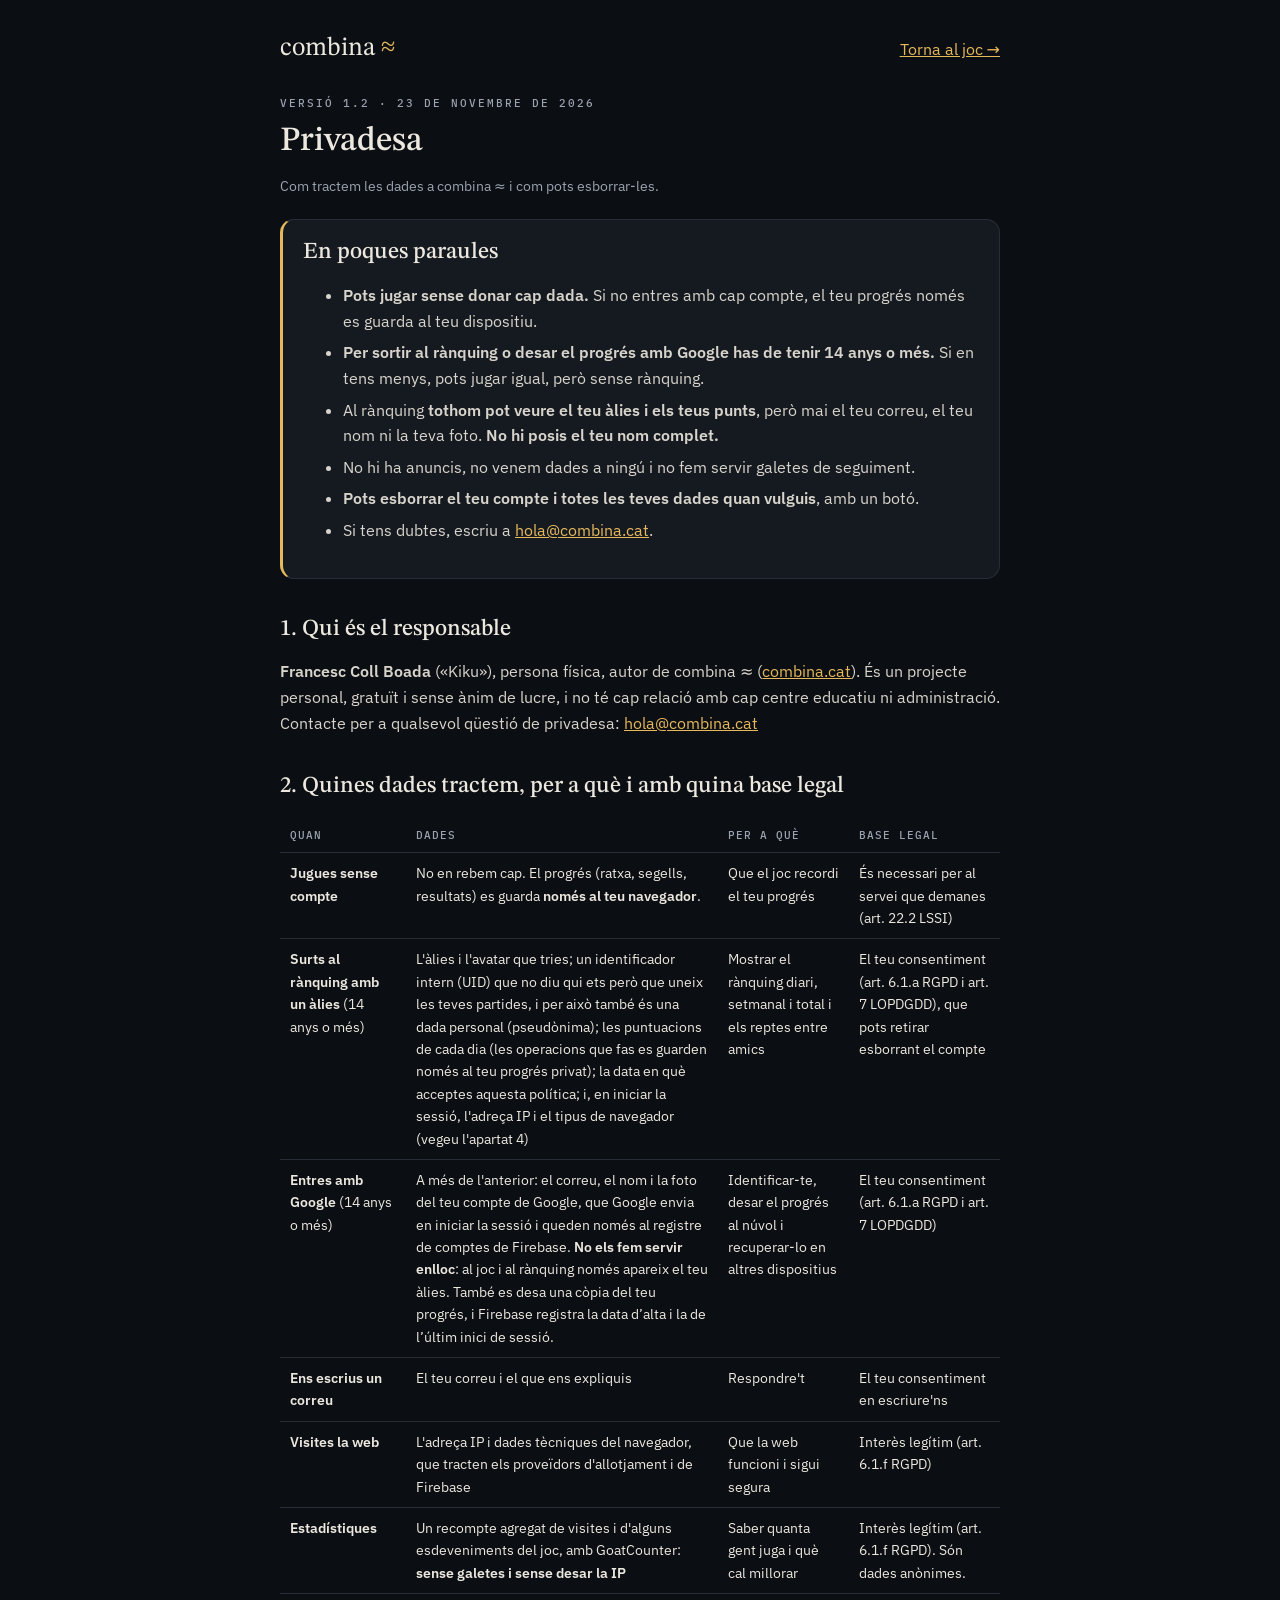
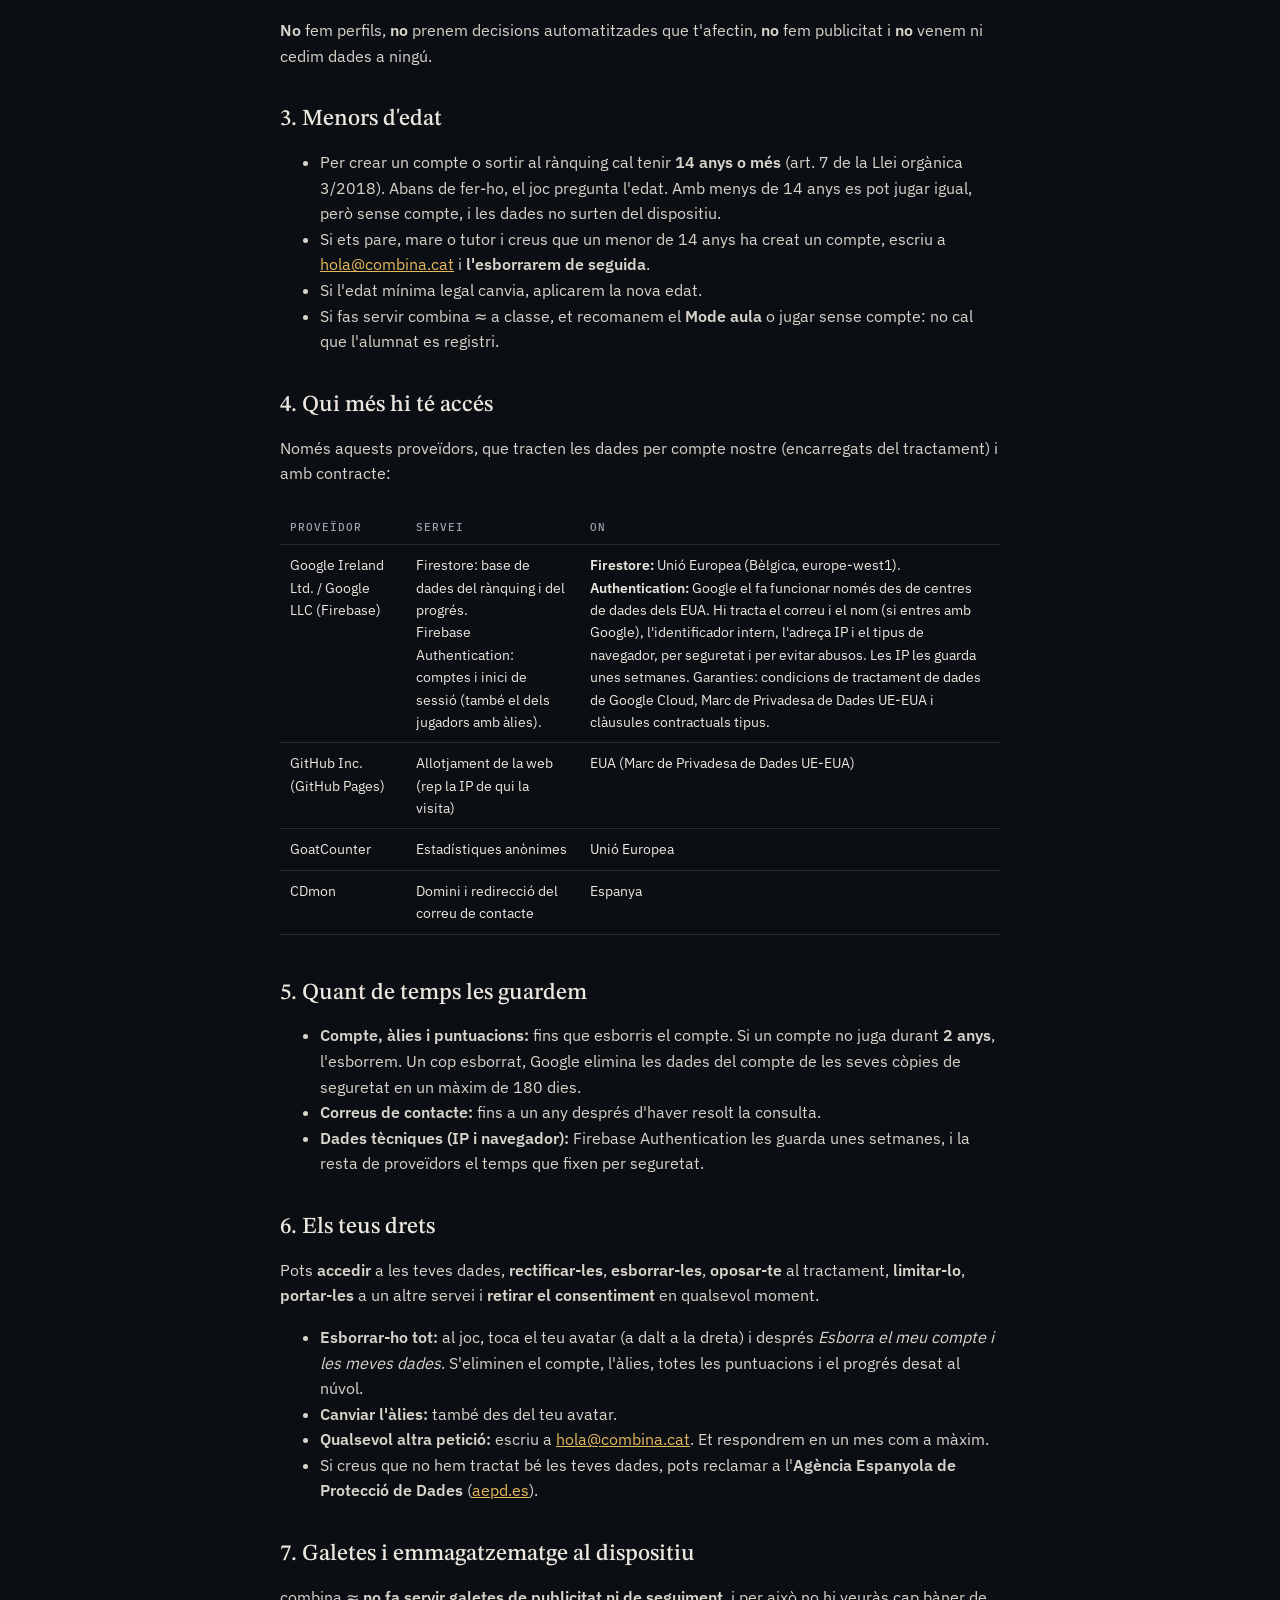
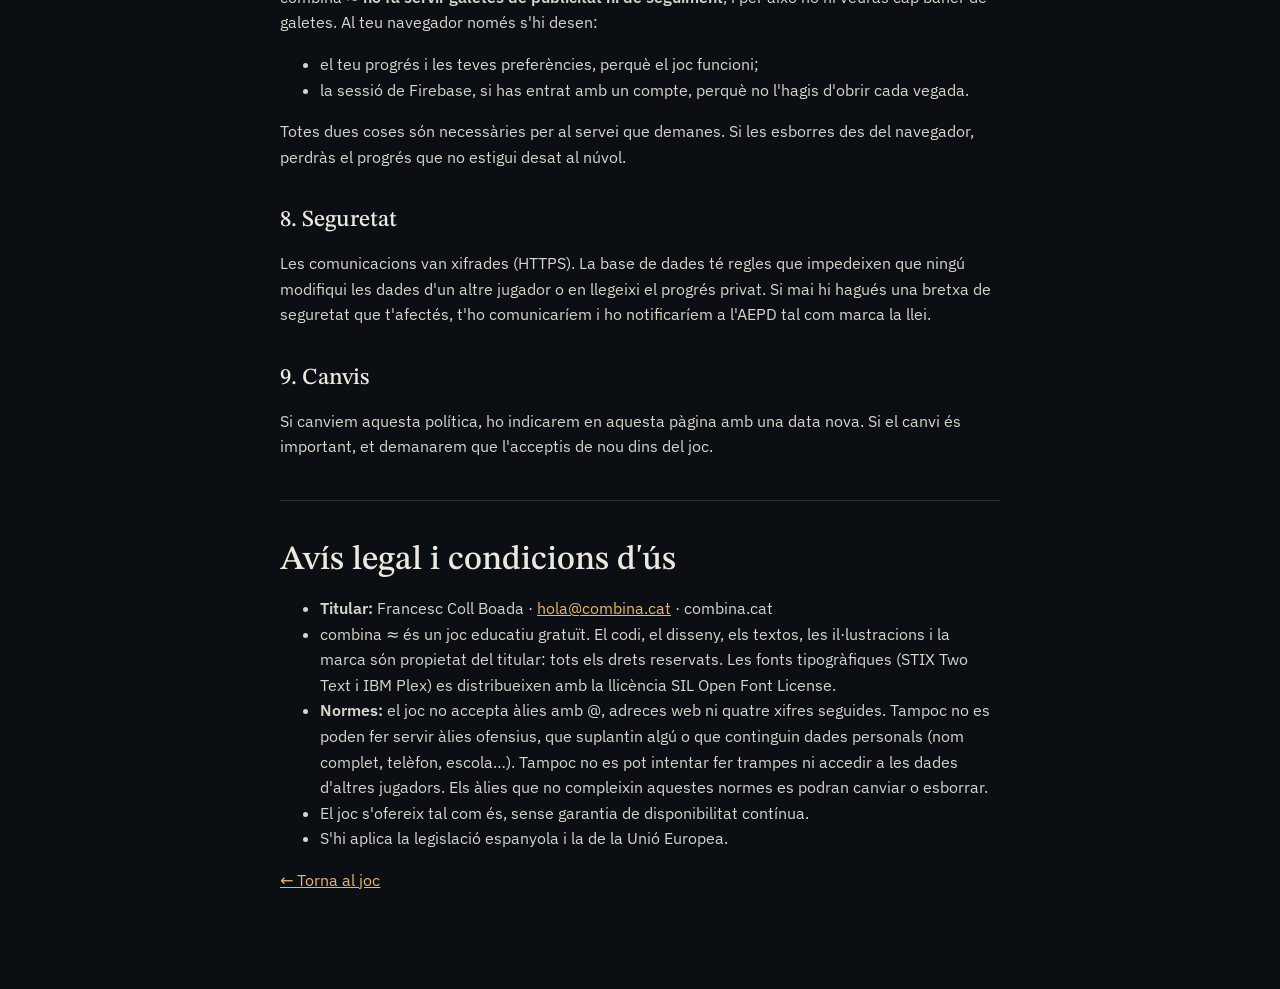
==== commit a1247a52: "Add files via upload" ====
--- a/privacitat.html
+++ b/privacitat.html
@@ -41,7 +41,7 @@
     <a href="./">Torna al joc →</a>
   </div>
 
-  <p class="kicker">Versió 1.1 · 23 de novembre de 2026</p>
+  <p class="kicker">Versió 1.2 · 23 de novembre de 2026</p>
   <h1>Privadesa</h1>
   <p class="muted">Com tractem les dades a combina ≈ i com pots esborrar-les.</p>
 
@@ -50,7 +50,7 @@
     <ul>
       <li><b>Pots jugar sense donar cap dada.</b> Si no entres amb cap compte, el teu progrés només es guarda al teu dispositiu.</li>
       <li><b>Per sortir al rànquing o desar el progrés amb Google has de tenir 14 anys o més.</b> Si en tens menys, pots jugar igual, però sense rànquing.</li>
-      <li>Al rànquing <b>tothom pot veure el teu àlies i els teus resultats</b> (punts i operacions), però mai el teu correu. <b>No hi posis el teu nom complet.</b></li>
+      <li>Al rànquing <b>tothom pot veure el teu àlies i els teus punts</b>, però mai el teu correu, el teu nom ni la teva foto. <b>No hi posis el teu nom complet.</b></li>
       <li>No hi ha anuncis, no venem dades a ningú i no fem servir galetes de seguiment.</li>
       <li><b>Pots esborrar el teu compte i totes les teves dades quan vulguis</b>, amb un botó.</li>
       <li>Si tens dubtes, escriu a <a href="mailto:hola@combina.cat">hola@combina.cat</a>.</li>
@@ -65,8 +65,8 @@
   <div class="table"><table>
     <tr><th>Quan</th><th>Dades</th><th>Per a què</th><th>Base legal</th></tr>
     <tr><td><b>Jugues sense compte</b></td><td>No en rebem cap. El progrés (ratxa, segells, resultats) es guarda <b>només al teu navegador</b>.</td><td>Que el joc recordi el teu progrés</td><td>És necessari per al servei que demanes (art. 22.2 LSSI)</td></tr>
-    <tr><td><b>Surts al rànquing amb un àlies</b> (14 anys o més)</td><td>L'àlies i l'avatar que tries; un identificador intern (UID) que no diu qui ets però que uneix les teves partides, i per això també és una dada personal (pseudònima); les puntuacions i les operacions de cada nivell; la data en què acceptes aquesta política; i, en iniciar la sessió, l'adreça IP i el tipus de navegador (vegeu l'apartat 4)</td><td>Mostrar el rànquing diari, setmanal i total i els reptes entre amics</td><td>El teu consentiment (art. 6.1.a RGPD i art. 7 LOPDGDD), que pots retirar esborrant el compte</td></tr>
-    <tr><td><b>Entres amb Google</b> (14 anys o més)</td><td>A més de l'anterior: el correu, el nom i la foto del teu compte de Google. El correu i el nom <b>no es mostren mai</b> a ningú, i la foto només la veus tu. També es desa una còpia del teu progrés, i Firebase registra la data d’alta i la de l’últim inici de sessió.</td><td>Identificar-te, desar el progrés al núvol i recuperar-lo en altres dispositius</td><td>El teu consentiment (art. 6.1.a RGPD i art. 7 LOPDGDD)</td></tr>
+    <tr><td><b>Surts al rànquing amb un àlies</b> (14 anys o més)</td><td>L'àlies i l'avatar que tries; un identificador intern (UID) que no diu qui ets però que uneix les teves partides, i per això també és una dada personal (pseudònima); les puntuacions de cada dia (les operacions que fas es guarden només al teu progrés privat); la data en què acceptes aquesta política; i, en iniciar la sessió, l'adreça IP i el tipus de navegador (vegeu l'apartat 4)</td><td>Mostrar el rànquing diari, setmanal i total i els reptes entre amics</td><td>El teu consentiment (art. 6.1.a RGPD i art. 7 LOPDGDD), que pots retirar esborrant el compte</td></tr>
+    <tr><td><b>Entres amb Google</b> (14 anys o més)</td><td>A més de l'anterior: el correu, el nom i la foto del teu compte de Google, que Google envia en iniciar la sessió i queden només al registre de comptes de Firebase. <b>No els fem servir enlloc</b>: al joc i al rànquing només apareix el teu àlies. També es desa una còpia del teu progrés, i Firebase registra la data d’alta i la de l’últim inici de sessió.</td><td>Identificar-te, desar el progrés al núvol i recuperar-lo en altres dispositius</td><td>El teu consentiment (art. 6.1.a RGPD i art. 7 LOPDGDD)</td></tr>
     <tr><td><b>Ens escrius un correu</b></td><td>El teu correu i el que ens expliquis</td><td>Respondre't</td><td>El teu consentiment en escriure'ns</td></tr>
     <tr><td><b>Visites la web</b></td><td>L'adreça IP i dades tècniques del navegador, que tracten els proveïdors d'allotjament i de Firebase</td><td>Que la web funcioni i sigui segura</td><td>Interès legítim (art. 6.1.f RGPD)</td></tr>
     <tr><td><b>Estadístiques</b></td><td>Un recompte agregat de visites i d'alguns esdeveniments del joc, amb GoatCounter: <b>sense galetes i sense desar la IP</b></td><td>Saber quanta gent juga i què cal millorar</td><td>Interès legítim (art. 6.1.f RGPD). Són dades anònimes.</td></tr>
@@ -127,7 +127,7 @@
   <ul>
     <li><b>Titular:</b> Francesc Coll Boada · <a href="mailto:hola@combina.cat">hola@combina.cat</a> · combina.cat</li>
     <li>combina ≈ és un joc educatiu gratuït. El codi, el disseny, els textos, les il·lustracions i la marca són propietat del titular: tots els drets reservats. Les fonts tipogràfiques (STIX Two Text i IBM Plex) es distribueixen amb la llicència SIL Open Font License.</li>
-    <li><b>Normes:</b> no es poden fer servir àlies ofensius, que suplantin algú o que continguin dades personals (nom complet, telèfon, escola…). Tampoc no es pot intentar fer trampes ni accedir a les dades d'altres jugadors. Els àlies que no compleixin aquestes normes es podran canviar o esborrar.</li>
+    <li><b>Normes:</b> el joc no accepta àlies amb @, adreces web ni quatre xifres seguides. Tampoc no es poden fer servir àlies ofensius, que suplantin algú o que continguin dades personals (nom complet, telèfon, escola…). Tampoc no es pot intentar fer trampes ni accedir a les dades d'altres jugadors. Els àlies que no compleixin aquestes normes es podran canviar o esborrar.</li>
     <li>El joc s'ofereix tal com és, sense garantia de disponibilitat contínua.</li>
     <li>S'hi aplica la legislació espanyola i la de la Unió Europea.</li>
   </ul>
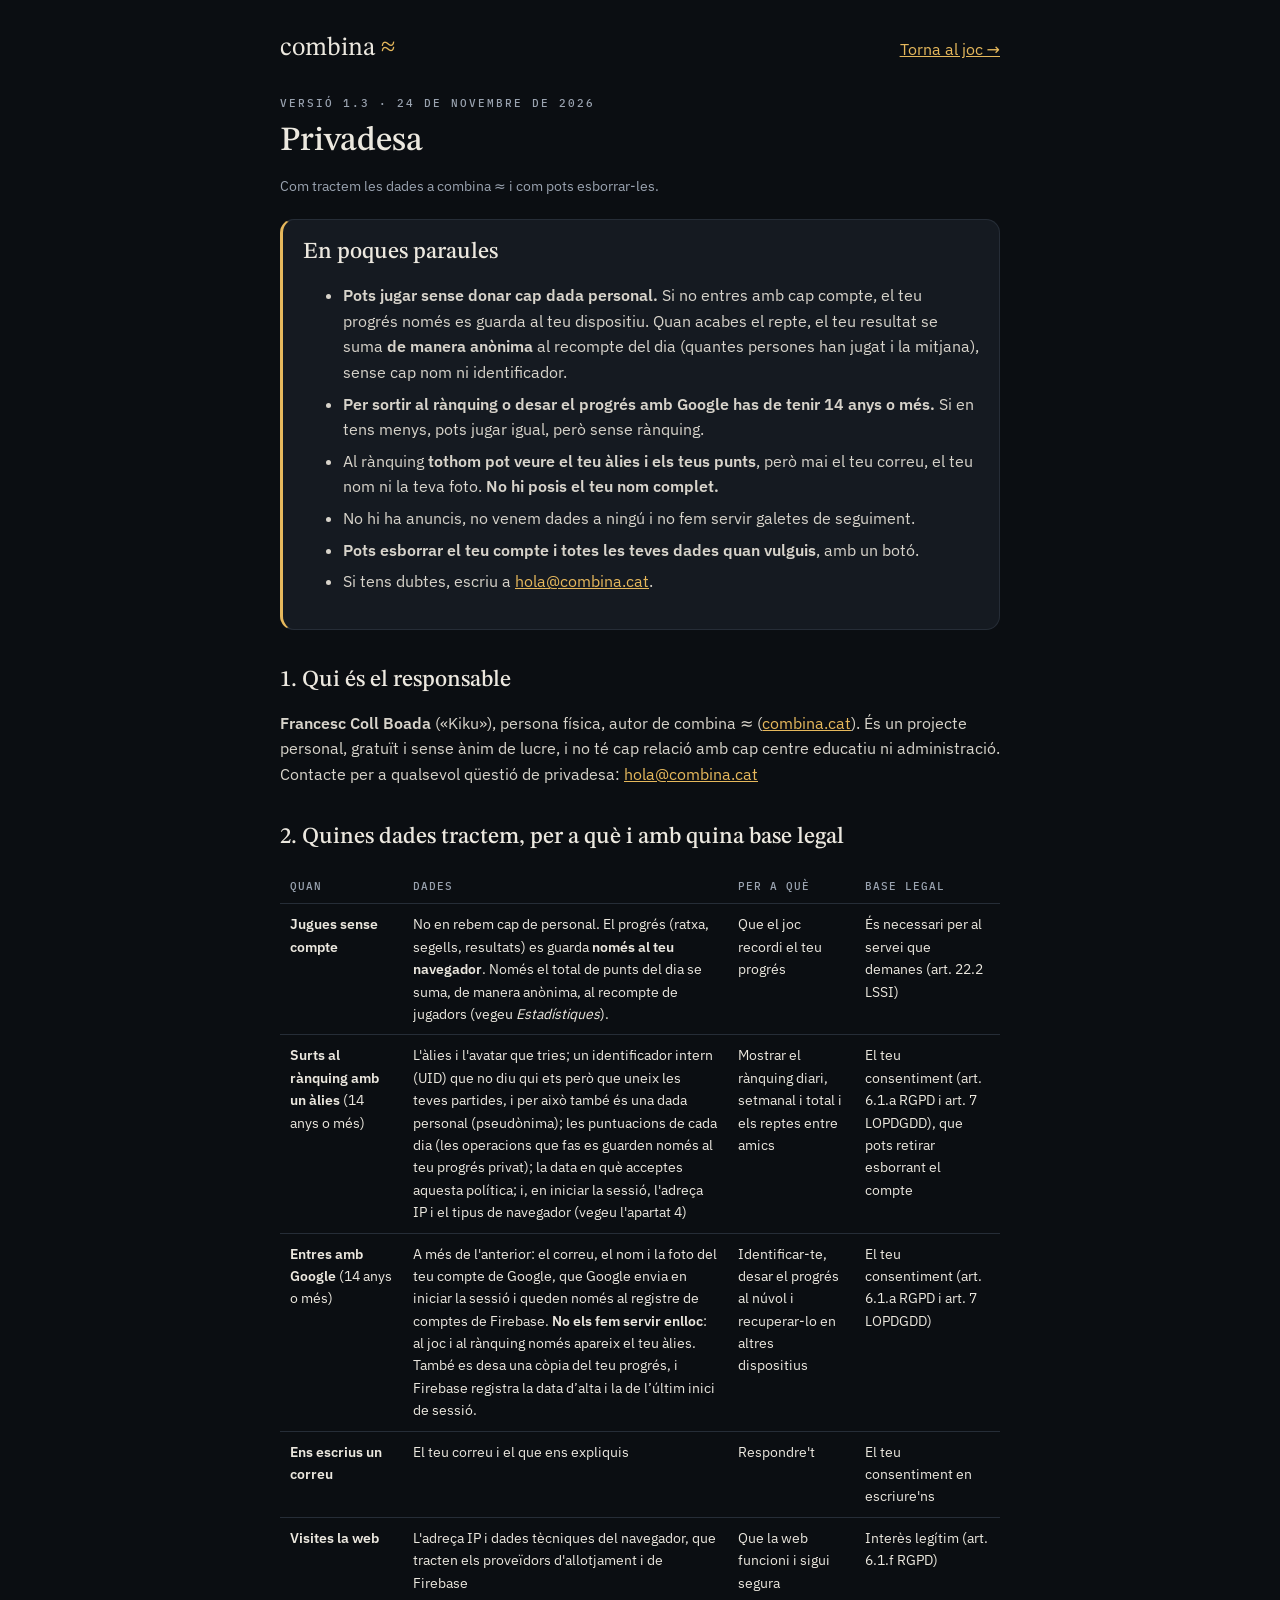
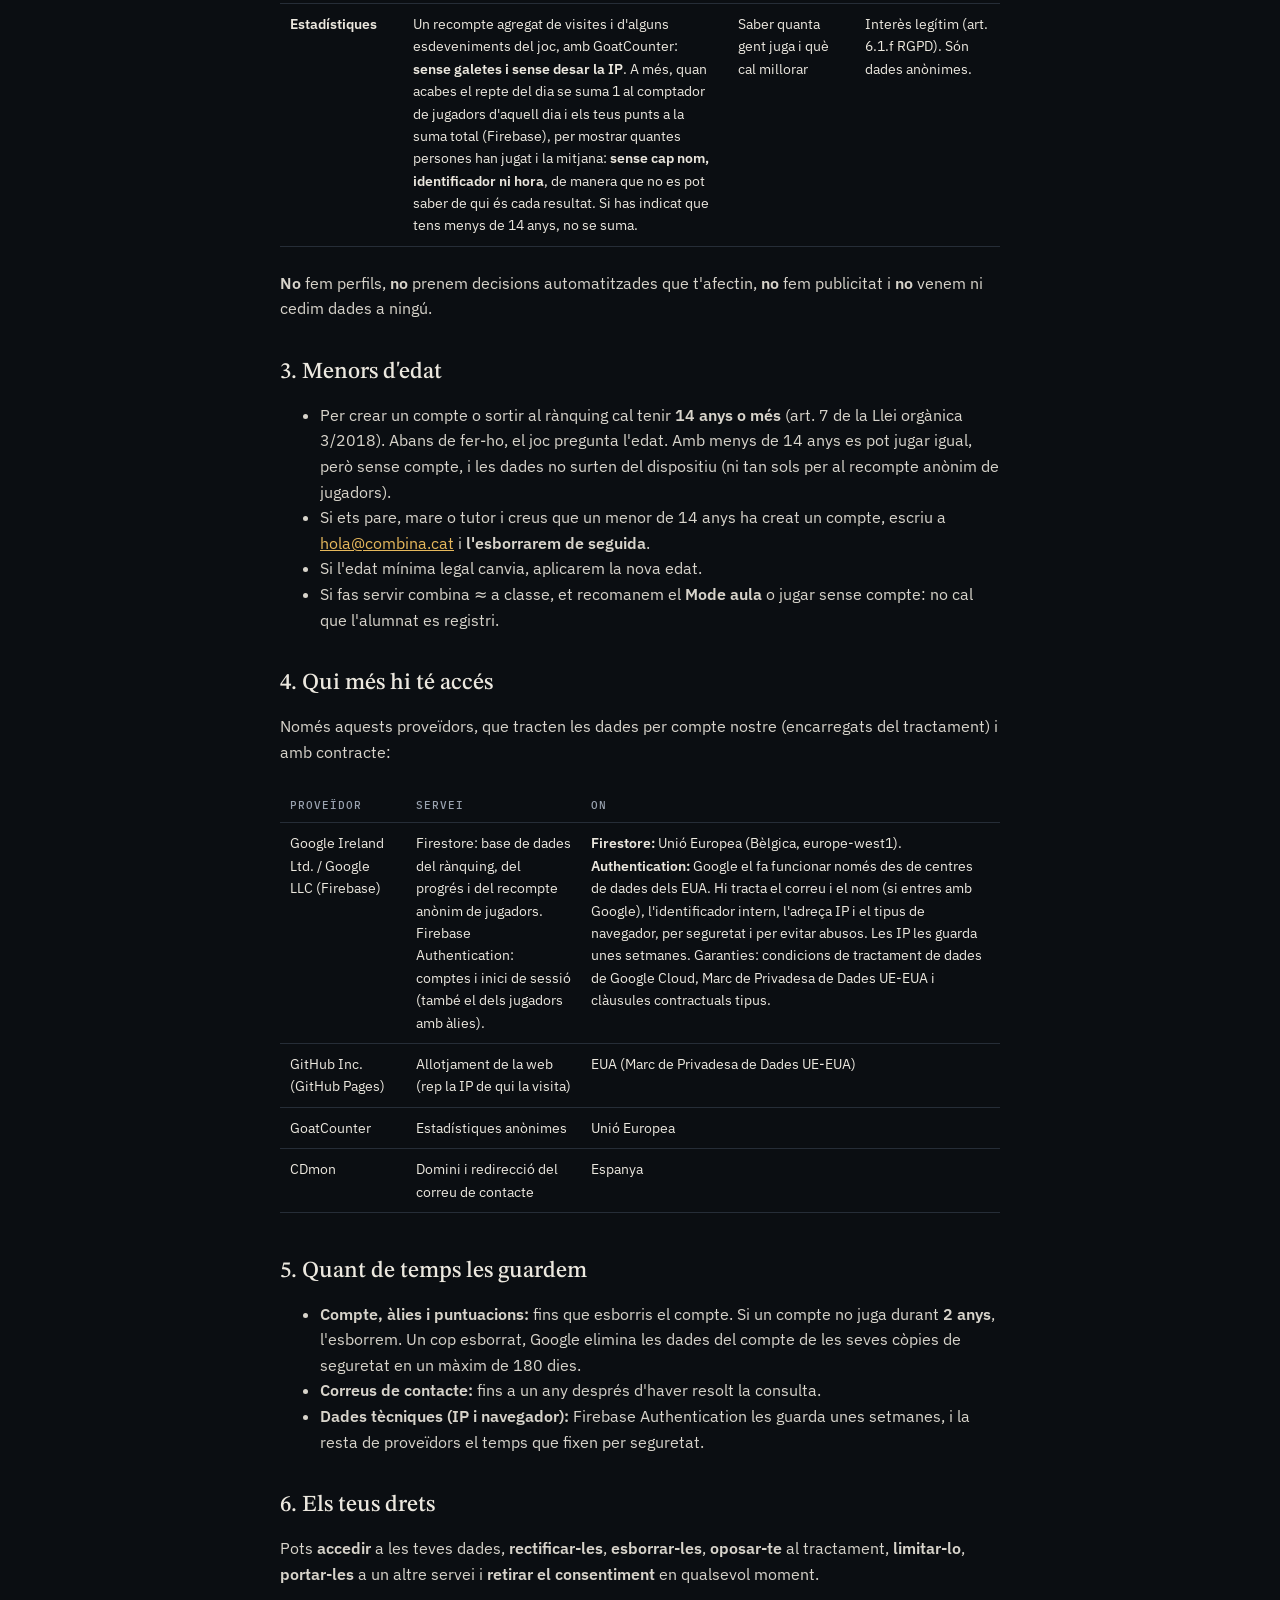
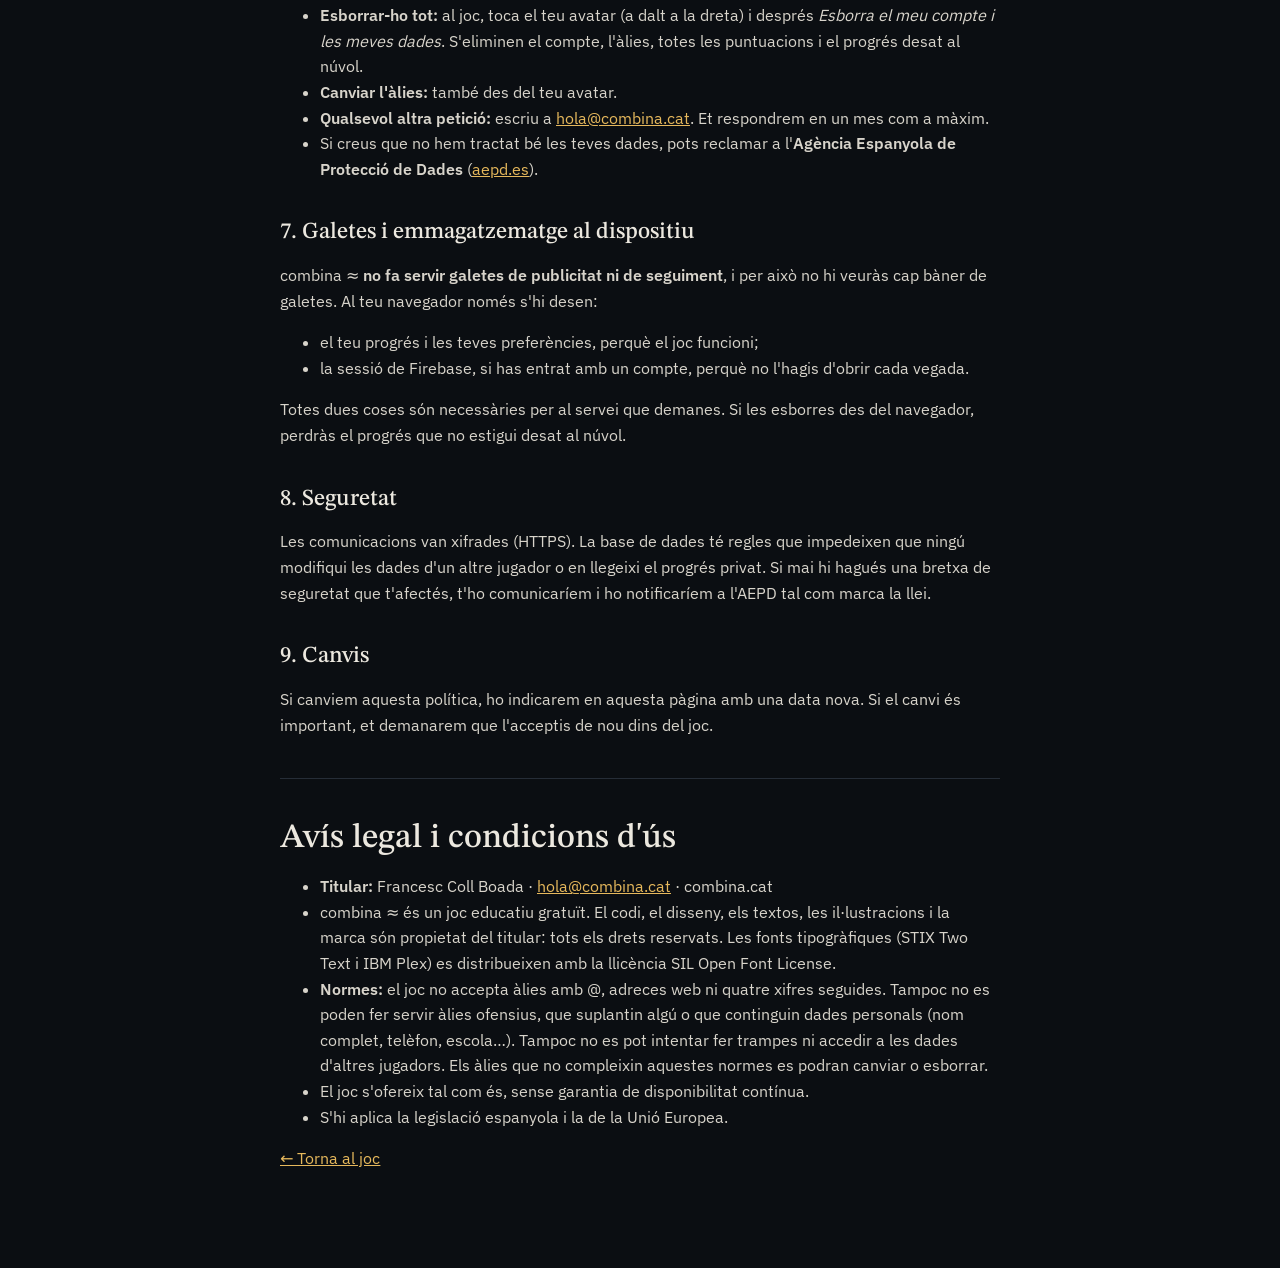
==== commit bbd22954: "Add files via upload" ====
--- a/privacitat.html
+++ b/privacitat.html
@@ -7,7 +7,7 @@
   <meta name="description" content="Com tracta les dades combina ≈, el repte diari de càlcul: què es guarda, per a què i com esborrar-ho.">
   <link rel="canonical" href="https://combina.cat/privacitat.html">
   <meta name="theme-color" content="#0B0E12">
-  <link rel="icon" href="data:image/svg+xml,%3Csvg xmlns='http://www.w3.org/2000/svg' viewBox='0 0 64 64'%3E%3Crect width='64' height='64' rx='14' fill='%230B0E12'/%3E%3Ctext x='32' y='45' font-size='38' text-anchor='middle' fill='%23E6B85C' font-family='serif'%3E%E2%89%88%3C/text%3E%3C/svg%3E">
+  <link rel="icon" href="/favicon.ico" sizes="48x48"><link rel="icon" type="image/png" sizes="96x96" href="/img/favicon-96.png"><link rel="icon" type="image/png" sizes="192x192" href="/img/favicon-192.png">
   <link rel="stylesheet" href="fonts/fonts.css">
   <style>
     :root { --ink: #0B0E12; --chalk: #ECE8DF; --muted: #9AA3B0; --line: #262D37; --gold: #E6B85C; --surface: #151A21;
@@ -41,14 +41,14 @@
     <a href="./">Torna al joc →</a>
   </div>
 
-  <p class="kicker">Versió 1.2 · 23 de novembre de 2026</p>
+  <p class="kicker">Versió 1.3 · 24 de novembre de 2026</p>
   <h1>Privadesa</h1>
   <p class="muted">Com tractem les dades a combina ≈ i com pots esborrar-les.</p>
 
   <section class="easy" aria-label="Resum fàcil">
     <h2>En poques paraules</h2>
     <ul>
-      <li><b>Pots jugar sense donar cap dada.</b> Si no entres amb cap compte, el teu progrés només es guarda al teu dispositiu.</li>
+      <li><b>Pots jugar sense donar cap dada personal.</b> Si no entres amb cap compte, el teu progrés només es guarda al teu dispositiu. Quan acabes el repte, el teu resultat se suma <b>de manera anònima</b> al recompte del dia (quantes persones han jugat i la mitjana), sense cap nom ni identificador.</li>
       <li><b>Per sortir al rànquing o desar el progrés amb Google has de tenir 14 anys o més.</b> Si en tens menys, pots jugar igual, però sense rànquing.</li>
       <li>Al rànquing <b>tothom pot veure el teu àlies i els teus punts</b>, però mai el teu correu, el teu nom ni la teva foto. <b>No hi posis el teu nom complet.</b></li>
       <li>No hi ha anuncis, no venem dades a ningú i no fem servir galetes de seguiment.</li>
@@ -64,18 +64,18 @@
   <h2>2. Quines dades tractem, per a què i amb quina base legal</h2>
   <div class="table"><table>
     <tr><th>Quan</th><th>Dades</th><th>Per a què</th><th>Base legal</th></tr>
-    <tr><td><b>Jugues sense compte</b></td><td>No en rebem cap. El progrés (ratxa, segells, resultats) es guarda <b>només al teu navegador</b>.</td><td>Que el joc recordi el teu progrés</td><td>És necessari per al servei que demanes (art. 22.2 LSSI)</td></tr>
+    <tr><td><b>Jugues sense compte</b></td><td>No en rebem cap de personal. El progrés (ratxa, segells, resultats) es guarda <b>només al teu navegador</b>. Només el total de punts del dia se suma, de manera anònima, al recompte de jugadors (vegeu <i>Estadístiques</i>).</td><td>Que el joc recordi el teu progrés</td><td>És necessari per al servei que demanes (art. 22.2 LSSI)</td></tr>
     <tr><td><b>Surts al rànquing amb un àlies</b> (14 anys o més)</td><td>L'àlies i l'avatar que tries; un identificador intern (UID) que no diu qui ets però que uneix les teves partides, i per això també és una dada personal (pseudònima); les puntuacions de cada dia (les operacions que fas es guarden només al teu progrés privat); la data en què acceptes aquesta política; i, en iniciar la sessió, l'adreça IP i el tipus de navegador (vegeu l'apartat 4)</td><td>Mostrar el rànquing diari, setmanal i total i els reptes entre amics</td><td>El teu consentiment (art. 6.1.a RGPD i art. 7 LOPDGDD), que pots retirar esborrant el compte</td></tr>
     <tr><td><b>Entres amb Google</b> (14 anys o més)</td><td>A més de l'anterior: el correu, el nom i la foto del teu compte de Google, que Google envia en iniciar la sessió i queden només al registre de comptes de Firebase. <b>No els fem servir enlloc</b>: al joc i al rànquing només apareix el teu àlies. També es desa una còpia del teu progrés, i Firebase registra la data d’alta i la de l’últim inici de sessió.</td><td>Identificar-te, desar el progrés al núvol i recuperar-lo en altres dispositius</td><td>El teu consentiment (art. 6.1.a RGPD i art. 7 LOPDGDD)</td></tr>
     <tr><td><b>Ens escrius un correu</b></td><td>El teu correu i el que ens expliquis</td><td>Respondre't</td><td>El teu consentiment en escriure'ns</td></tr>
     <tr><td><b>Visites la web</b></td><td>L'adreça IP i dades tècniques del navegador, que tracten els proveïdors d'allotjament i de Firebase</td><td>Que la web funcioni i sigui segura</td><td>Interès legítim (art. 6.1.f RGPD)</td></tr>
-    <tr><td><b>Estadístiques</b></td><td>Un recompte agregat de visites i d'alguns esdeveniments del joc, amb GoatCounter: <b>sense galetes i sense desar la IP</b></td><td>Saber quanta gent juga i què cal millorar</td><td>Interès legítim (art. 6.1.f RGPD). Són dades anònimes.</td></tr>
+    <tr><td><b>Estadístiques</b></td><td>Un recompte agregat de visites i d'alguns esdeveniments del joc, amb GoatCounter: <b>sense galetes i sense desar la IP</b>. A més, quan acabes el repte del dia se suma 1 al comptador de jugadors d'aquell dia i els teus punts a la suma total (Firebase), per mostrar quantes persones han jugat i la mitjana: <b>sense cap nom, identificador ni hora</b>, de manera que no es pot saber de qui és cada resultat. Si has indicat que tens menys de 14 anys, no se suma.</td><td>Saber quanta gent juga i què cal millorar</td><td>Interès legítim (art. 6.1.f RGPD). Són dades anònimes.</td></tr>
   </table></div>
   <p><b>No</b> fem perfils, <b>no</b> prenem decisions automatitzades que t'afectin, <b>no</b> fem publicitat i <b>no</b> venem ni cedim dades a ningú.</p>
 
   <h2>3. Menors d'edat</h2>
   <ul>
-    <li>Per crear un compte o sortir al rànquing cal tenir <b>14 anys o més</b> (art. 7 de la Llei orgànica 3/2018). Abans de fer-ho, el joc pregunta l'edat. Amb menys de 14 anys es pot jugar igual, però sense compte, i les dades no surten del dispositiu.</li>
+    <li>Per crear un compte o sortir al rànquing cal tenir <b>14 anys o més</b> (art. 7 de la Llei orgànica 3/2018). Abans de fer-ho, el joc pregunta l'edat. Amb menys de 14 anys es pot jugar igual, però sense compte, i les dades no surten del dispositiu (ni tan sols per al recompte anònim de jugadors).</li>
     <li>Si ets pare, mare o tutor i creus que un menor de 14 anys ha creat un compte, escriu a <a href="mailto:hola@combina.cat">hola@combina.cat</a> i <b>l'esborrarem de seguida</b>.</li>
     <li>Si l'edat mínima legal canvia, aplicarem la nova edat.</li>
     <li>Si fas servir combina ≈ a classe, et recomanem el <b>Mode aula</b> o jugar sense compte: no cal que l'alumnat es registri.</li>
@@ -85,7 +85,7 @@
   <p>Només aquests proveïdors, que tracten les dades per compte nostre (encarregats del tractament) i amb contracte:</p>
   <div class="table"><table>
     <tr><th>Proveïdor</th><th>Servei</th><th>On</th></tr>
-    <tr><td>Google Ireland Ltd. / Google LLC (Firebase)</td><td>Firestore: base de dades del rànquing i del progrés.<br>Firebase Authentication: comptes i inici de sessió (també el dels jugadors amb àlies).</td><td><b>Firestore:</b> Unió Europea (Bèlgica, europe-west1).<br><b>Authentication:</b> Google el fa funcionar només des de centres de dades dels EUA. Hi tracta el correu i el nom (si entres amb Google), l'identificador intern, l'adreça IP i el tipus de navegador, per seguretat i per evitar abusos. Les IP les guarda unes setmanes. Garanties: condicions de tractament de dades de Google Cloud, Marc de Privadesa de Dades UE-EUA i clàusules contractuals tipus.</td></tr>
+    <tr><td>Google Ireland Ltd. / Google LLC (Firebase)</td><td>Firestore: base de dades del rànquing, del progrés i del recompte anònim de jugadors.<br>Firebase Authentication: comptes i inici de sessió (també el dels jugadors amb àlies).</td><td><b>Firestore:</b> Unió Europea (Bèlgica, europe-west1).<br><b>Authentication:</b> Google el fa funcionar només des de centres de dades dels EUA. Hi tracta el correu i el nom (si entres amb Google), l'identificador intern, l'adreça IP i el tipus de navegador, per seguretat i per evitar abusos. Les IP les guarda unes setmanes. Garanties: condicions de tractament de dades de Google Cloud, Marc de Privadesa de Dades UE-EUA i clàusules contractuals tipus.</td></tr>
     <tr><td>GitHub Inc. (GitHub Pages)</td><td>Allotjament de la web (rep la IP de qui la visita)</td><td>EUA (Marc de Privadesa de Dades UE-EUA)</td></tr>
     <tr><td>GoatCounter</td><td>Estadístiques anònimes</td><td>Unió Europea</td></tr>
     <tr><td>CDmon</td><td>Domini i redirecció del correu de contacte</td><td>Espanya</td></tr>
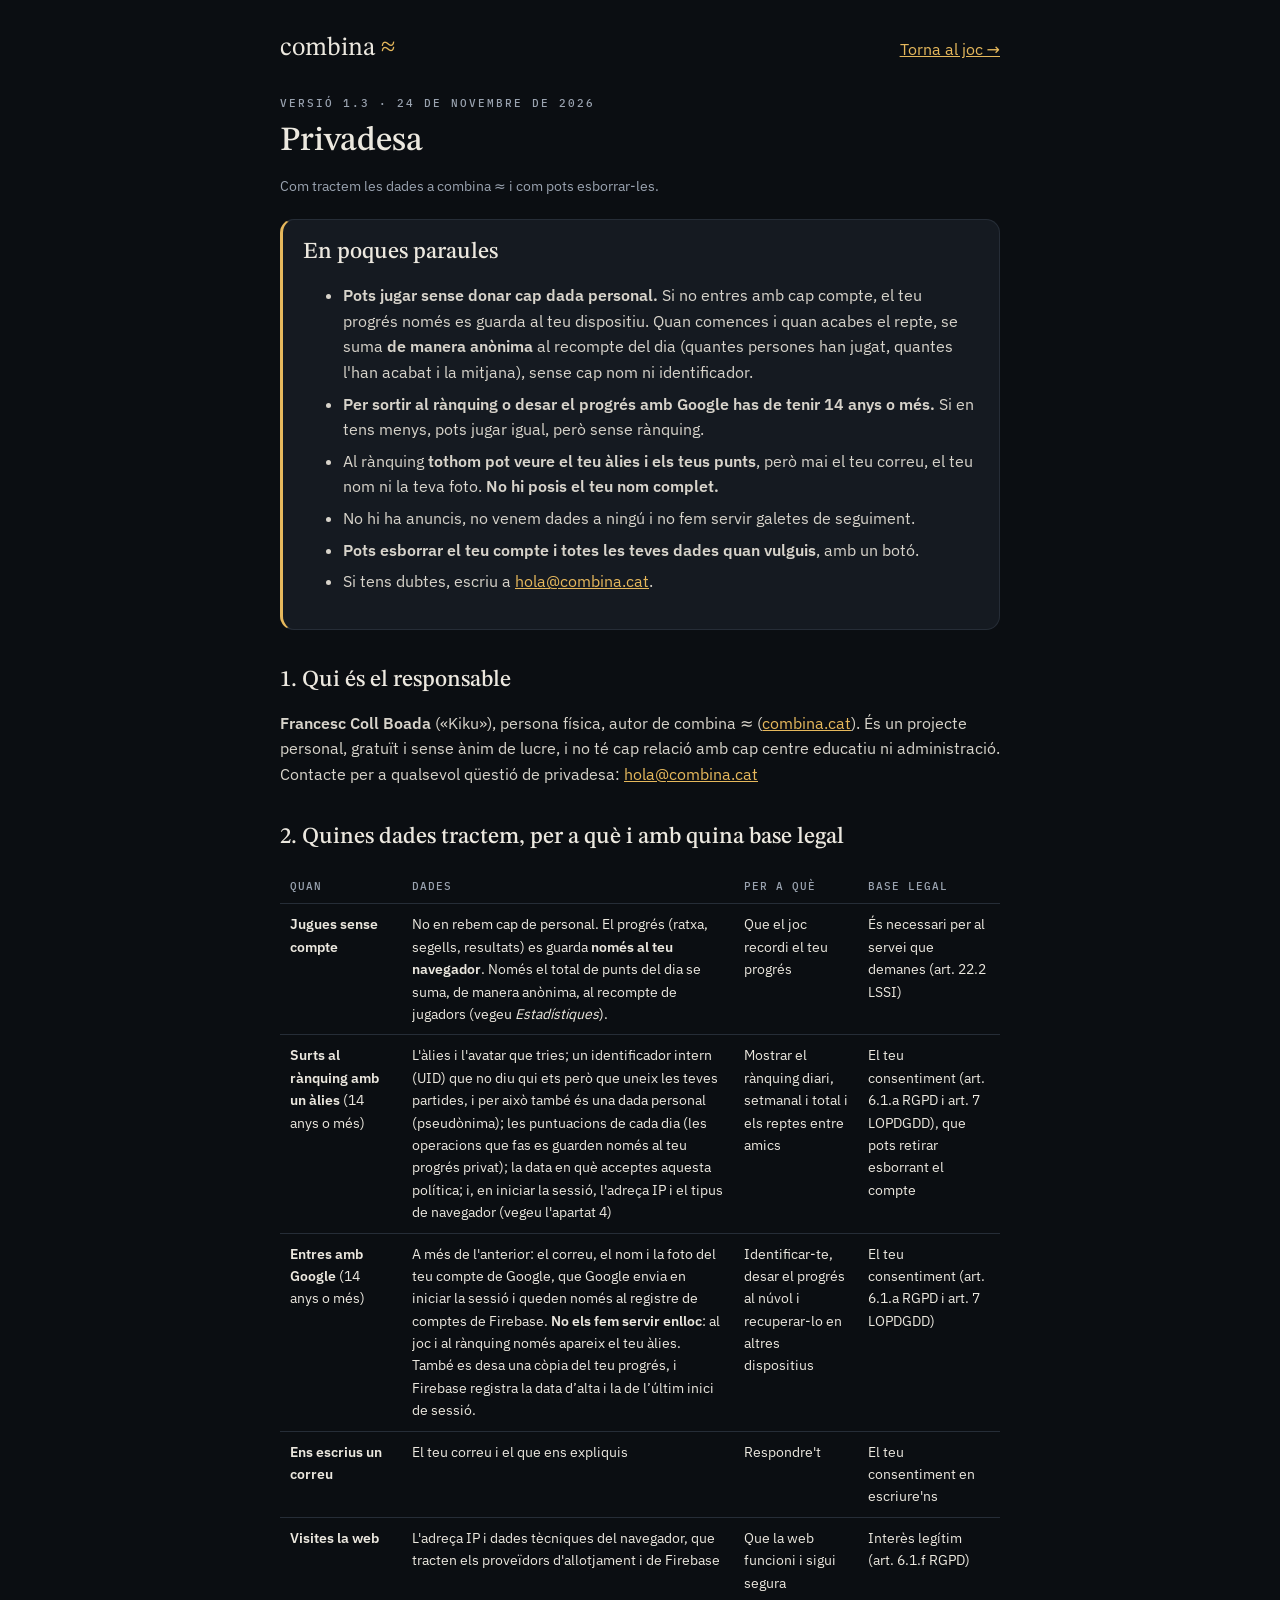
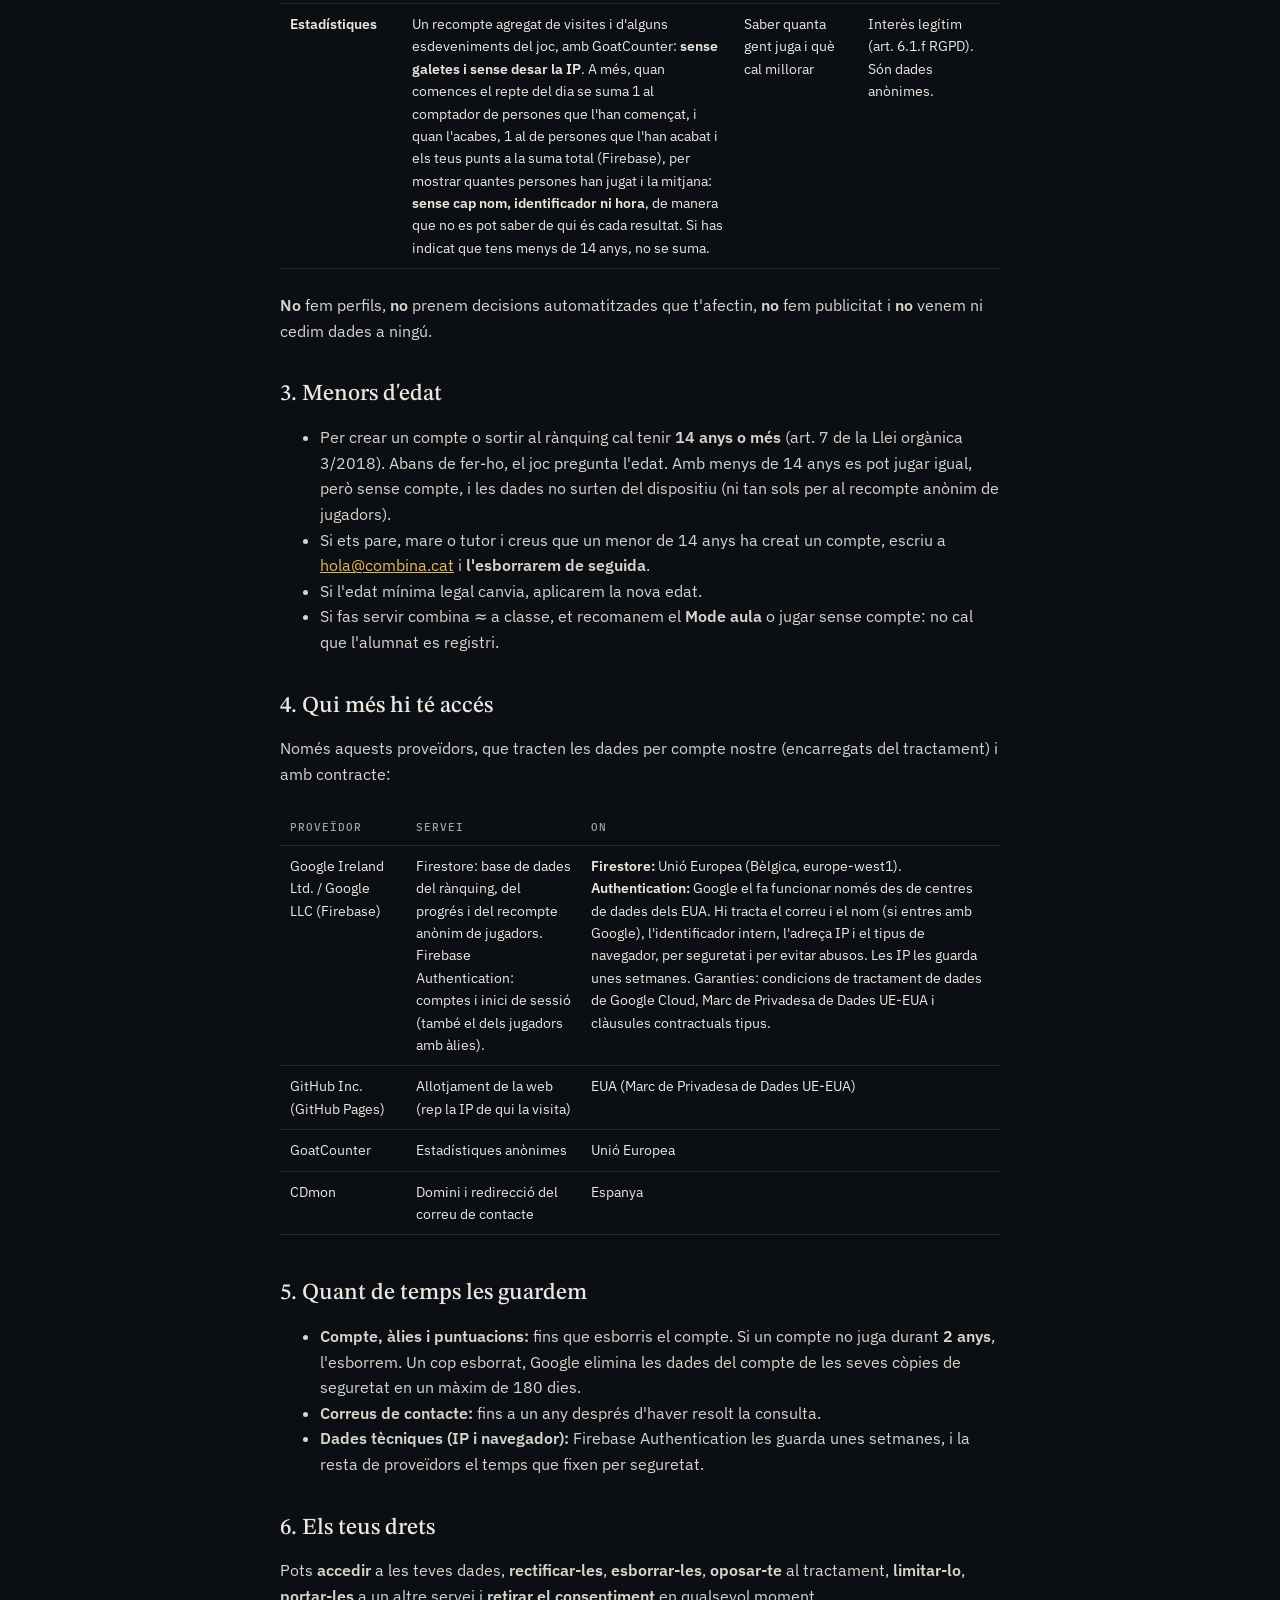
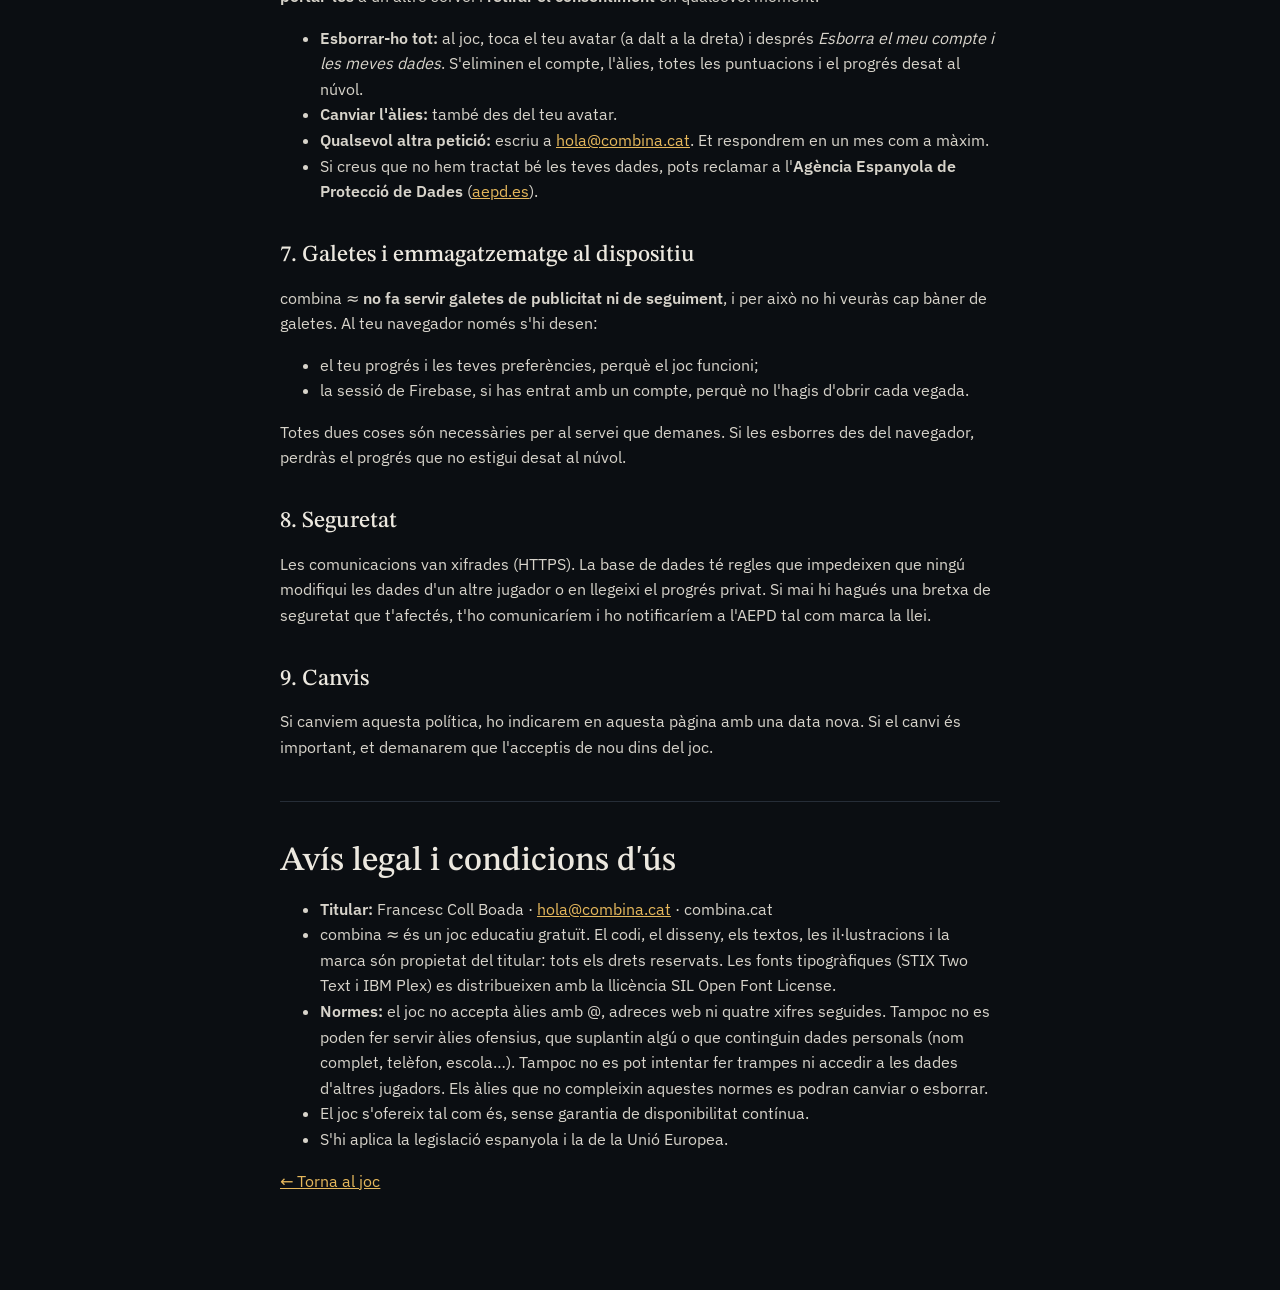
==== commit 1bf20bc9: "Add files via upload" ====
--- a/privacitat.html
+++ b/privacitat.html
@@ -48,7 +48,7 @@
   <section class="easy" aria-label="Resum fàcil">
     <h2>En poques paraules</h2>
     <ul>
-      <li><b>Pots jugar sense donar cap dada personal.</b> Si no entres amb cap compte, el teu progrés només es guarda al teu dispositiu. Quan acabes el repte, el teu resultat se suma <b>de manera anònima</b> al recompte del dia (quantes persones han jugat i la mitjana), sense cap nom ni identificador.</li>
+      <li><b>Pots jugar sense donar cap dada personal.</b> Si no entres amb cap compte, el teu progrés només es guarda al teu dispositiu. Quan comences i quan acabes el repte, se suma <b>de manera anònima</b> al recompte del dia (quantes persones han jugat, quantes l'han acabat i la mitjana), sense cap nom ni identificador.</li>
       <li><b>Per sortir al rànquing o desar el progrés amb Google has de tenir 14 anys o més.</b> Si en tens menys, pots jugar igual, però sense rànquing.</li>
       <li>Al rànquing <b>tothom pot veure el teu àlies i els teus punts</b>, però mai el teu correu, el teu nom ni la teva foto. <b>No hi posis el teu nom complet.</b></li>
       <li>No hi ha anuncis, no venem dades a ningú i no fem servir galetes de seguiment.</li>
@@ -69,7 +69,7 @@
     <tr><td><b>Entres amb Google</b> (14 anys o més)</td><td>A més de l'anterior: el correu, el nom i la foto del teu compte de Google, que Google envia en iniciar la sessió i queden només al registre de comptes de Firebase. <b>No els fem servir enlloc</b>: al joc i al rànquing només apareix el teu àlies. També es desa una còpia del teu progrés, i Firebase registra la data d’alta i la de l’últim inici de sessió.</td><td>Identificar-te, desar el progrés al núvol i recuperar-lo en altres dispositius</td><td>El teu consentiment (art. 6.1.a RGPD i art. 7 LOPDGDD)</td></tr>
     <tr><td><b>Ens escrius un correu</b></td><td>El teu correu i el que ens expliquis</td><td>Respondre't</td><td>El teu consentiment en escriure'ns</td></tr>
     <tr><td><b>Visites la web</b></td><td>L'adreça IP i dades tècniques del navegador, que tracten els proveïdors d'allotjament i de Firebase</td><td>Que la web funcioni i sigui segura</td><td>Interès legítim (art. 6.1.f RGPD)</td></tr>
-    <tr><td><b>Estadístiques</b></td><td>Un recompte agregat de visites i d'alguns esdeveniments del joc, amb GoatCounter: <b>sense galetes i sense desar la IP</b>. A més, quan acabes el repte del dia se suma 1 al comptador de jugadors d'aquell dia i els teus punts a la suma total (Firebase), per mostrar quantes persones han jugat i la mitjana: <b>sense cap nom, identificador ni hora</b>, de manera que no es pot saber de qui és cada resultat. Si has indicat que tens menys de 14 anys, no se suma.</td><td>Saber quanta gent juga i què cal millorar</td><td>Interès legítim (art. 6.1.f RGPD). Són dades anònimes.</td></tr>
+    <tr><td><b>Estadístiques</b></td><td>Un recompte agregat de visites i d'alguns esdeveniments del joc, amb GoatCounter: <b>sense galetes i sense desar la IP</b>. A més, quan comences el repte del dia se suma 1 al comptador de persones que l'han començat, i quan l'acabes, 1 al de persones que l'han acabat i els teus punts a la suma total (Firebase), per mostrar quantes persones han jugat i la mitjana: <b>sense cap nom, identificador ni hora</b>, de manera que no es pot saber de qui és cada resultat. Si has indicat que tens menys de 14 anys, no se suma.</td><td>Saber quanta gent juga i què cal millorar</td><td>Interès legítim (art. 6.1.f RGPD). Són dades anònimes.</td></tr>
   </table></div>
   <p><b>No</b> fem perfils, <b>no</b> prenem decisions automatitzades que t'afectin, <b>no</b> fem publicitat i <b>no</b> venem ni cedim dades a ningú.</p>
 
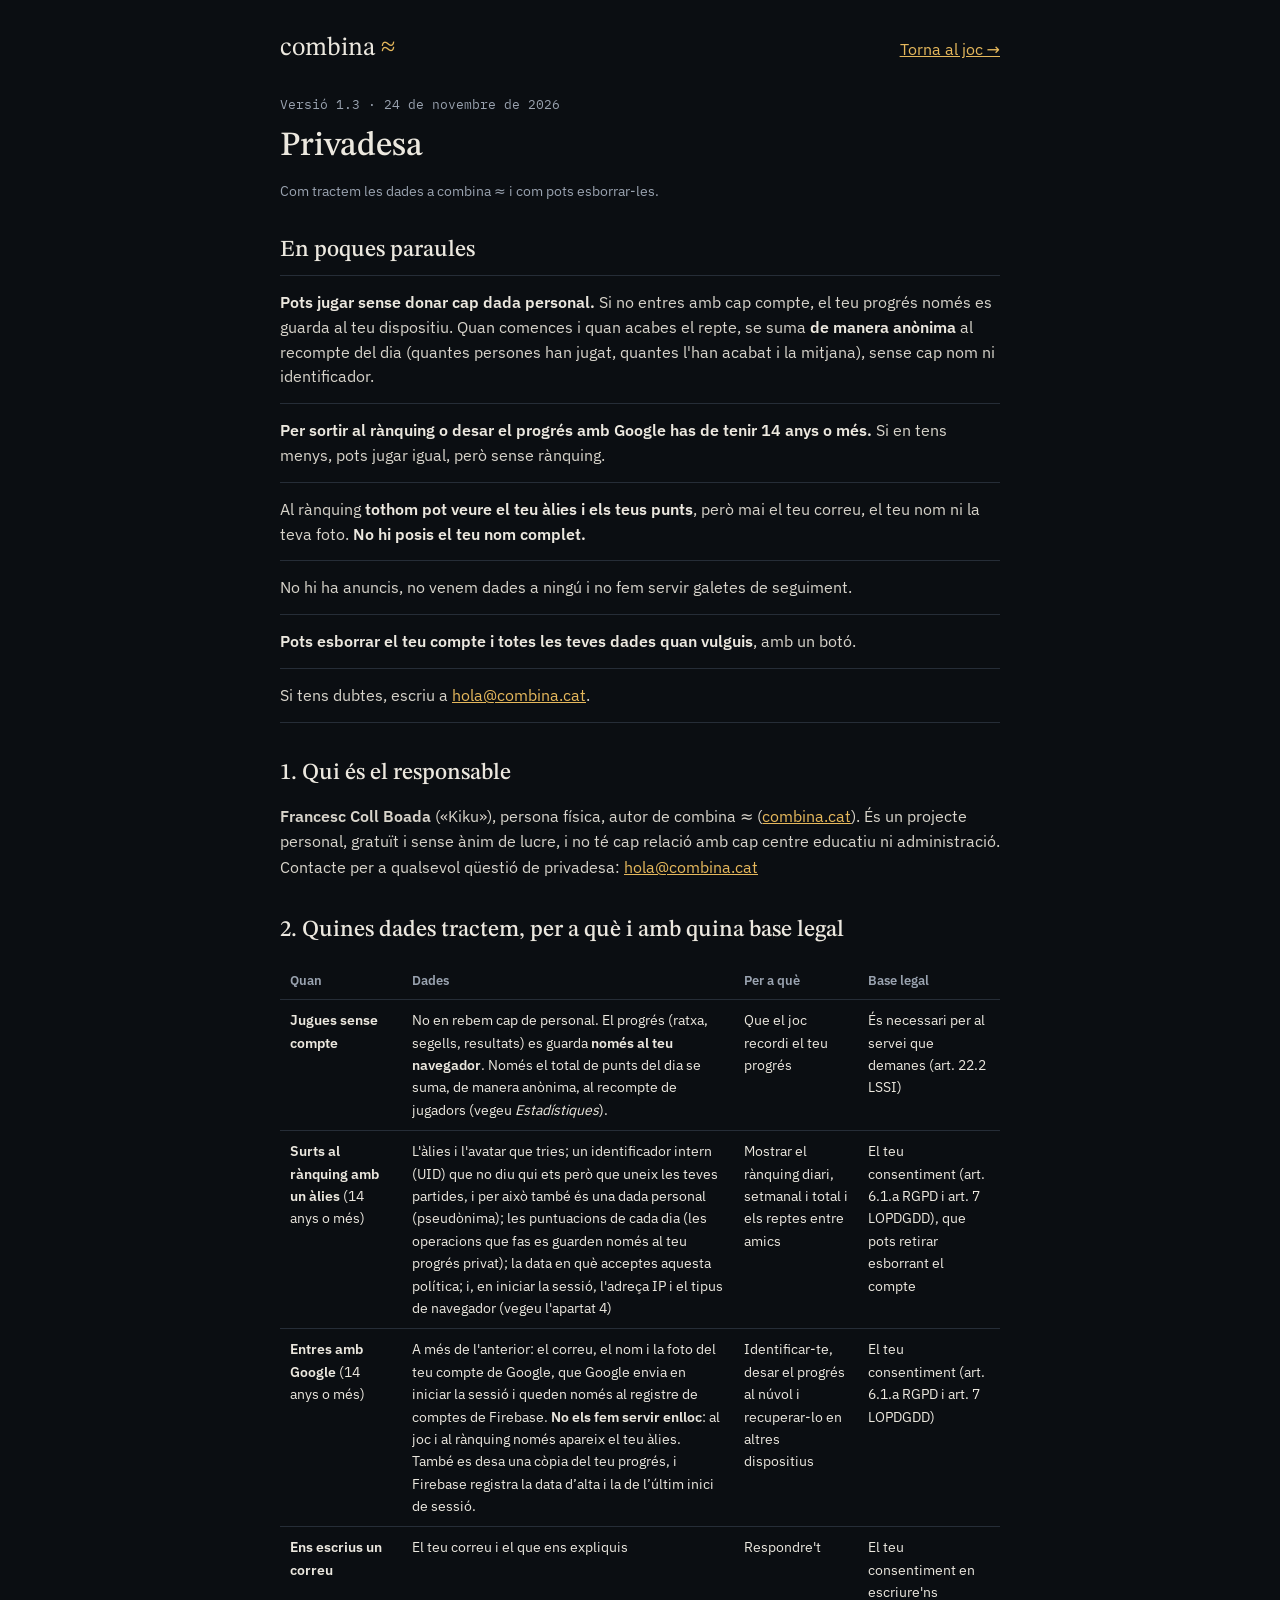
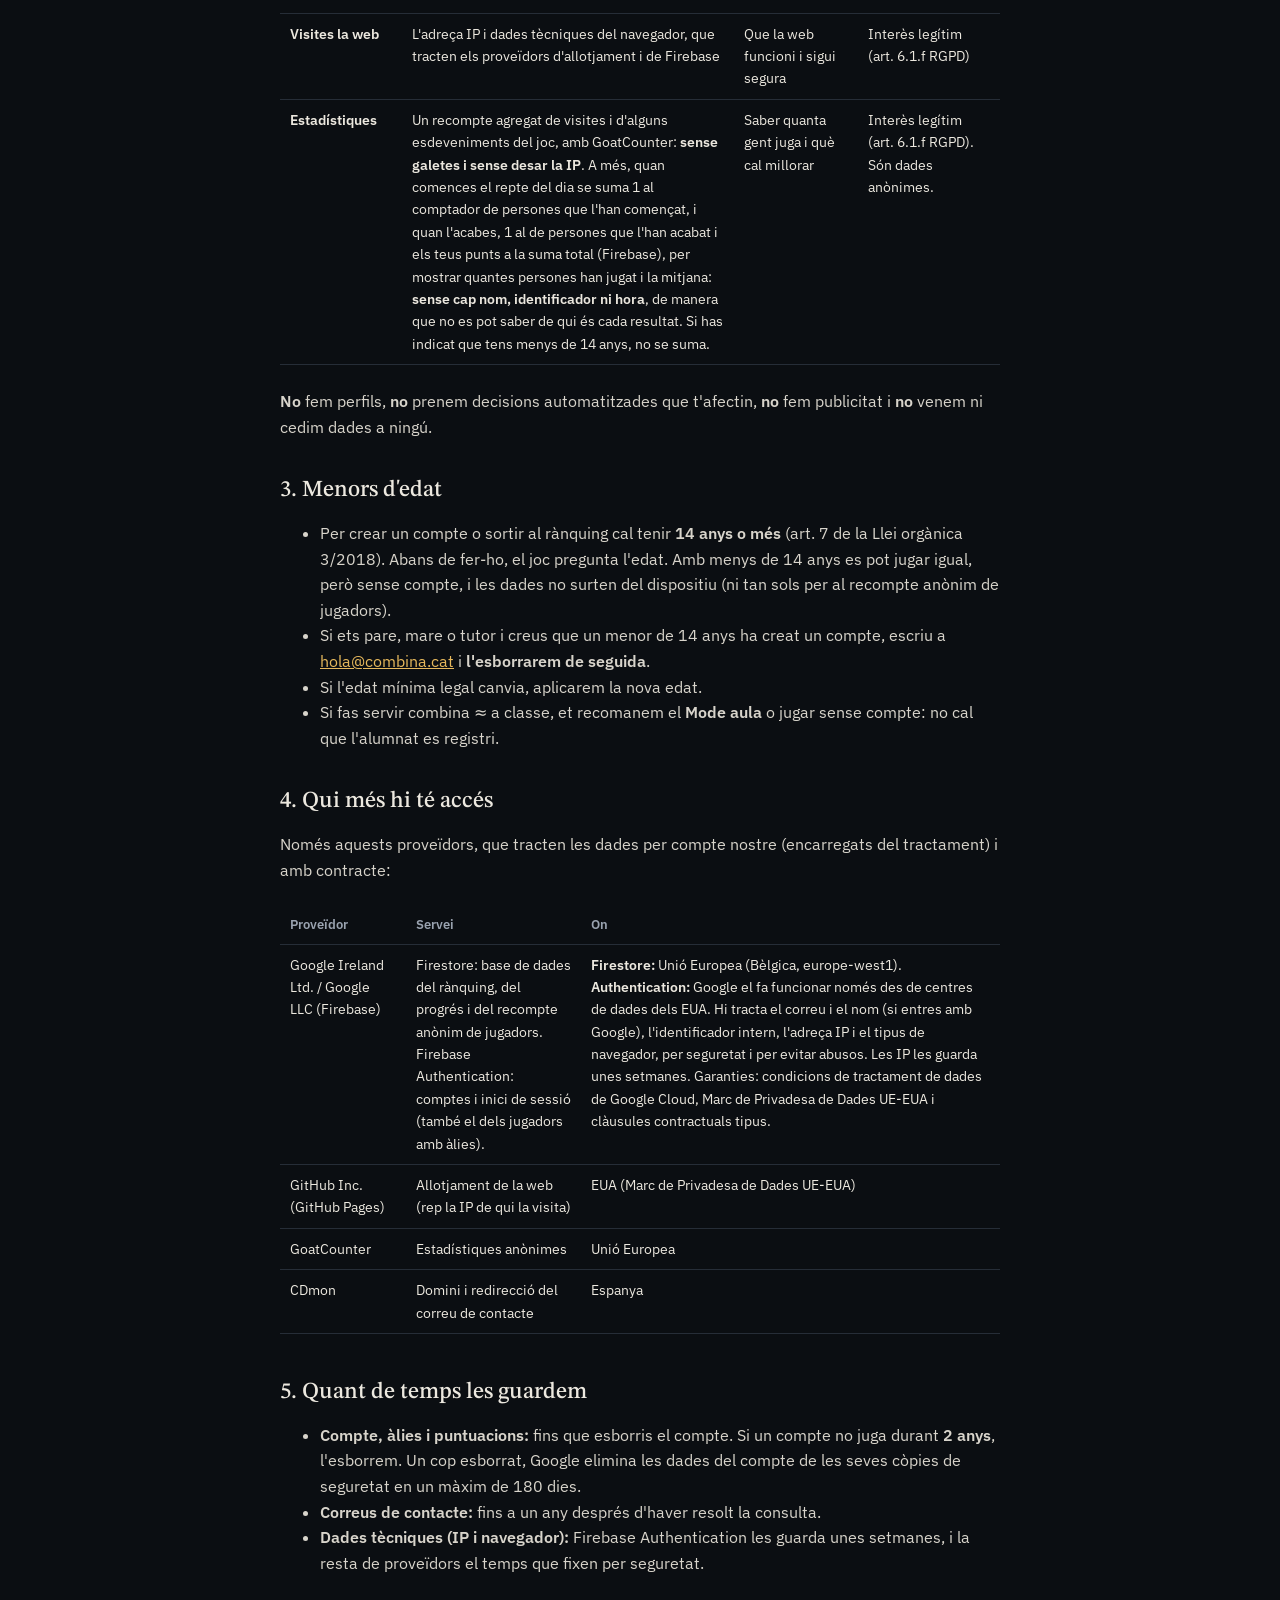
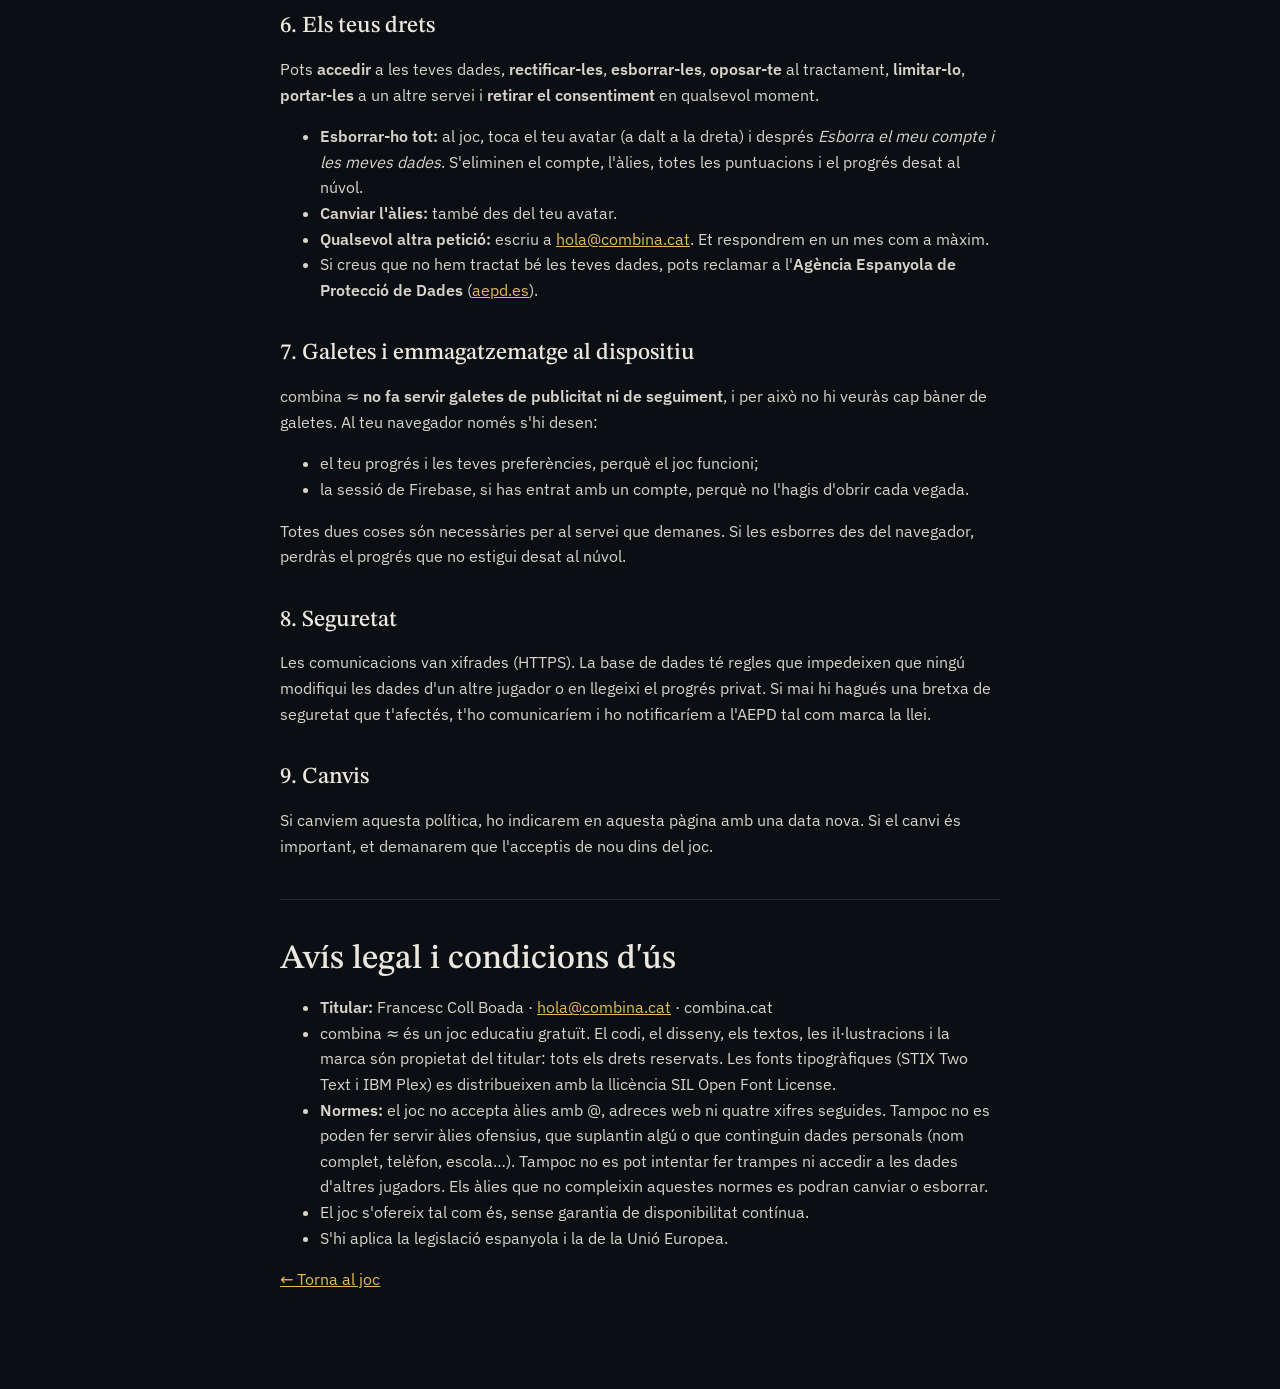
==== commit 5e96df8e: "Add files via upload" ====
--- a/privacitat.html
+++ b/privacitat.html
@@ -19,18 +19,21 @@
     .top { display: flex; justify-content: space-between; align-items: baseline; gap: 12px; margin-bottom: 26px; }
     .brand { font-family: var(--serif); font-size: 26px; color: var(--chalk); text-decoration: none; }
     .brand b { color: var(--gold); font-weight: 400; }
-    .kicker { font: 500 11px/1.4 var(--mono); letter-spacing: 2px; text-transform: uppercase; color: var(--muted); }
+    .kicker { font: 400 13px/1.4 var(--mono); color: var(--muted); }
     h1 { font: 500 34px/1.15 var(--serif); margin: 6px 0 4px; }
     h2 { font: 500 23px/1.25 var(--serif); margin: 36px 0 10px; }
     p, li { color: #D8D4CB; }
     .muted { color: var(--muted); font-size: 14px; }
-    .easy { background: var(--surface); border: 1px solid var(--line); border-left: 3px solid var(--gold); border-radius: 14px; padding: 18px 20px; margin: 22px 0; }
-    .easy h2 { margin-top: 0; }
-    .easy li { margin: 6px 0; }
+    /* Resum: files separades per línies fines (com la llista de nivells del joc), sense panell ni accents */
+    .easy { margin: 34px 0 0; }
+    .easy h2 { margin: 0 0 10px; }
+    .facts { list-style: none; margin: 0; padding: 0; border-top: 1px solid var(--line); }
+    .facts li { margin: 0; padding: 14px 0; border-bottom: 1px solid var(--line); font-size: 16px; line-height: 1.55; color: #D8D4CB; }
+    .facts li b { color: var(--chalk); font-weight: 600; }
     .table { overflow-x: auto; }
     table { width: 100%; border-collapse: collapse; font-size: 14px; margin: 8px 0; }
     th, td { text-align: left; vertical-align: top; padding: 9px 10px; border-bottom: 1px solid var(--line); }
-    th { font: 500 11px/1.4 var(--mono); letter-spacing: 1px; text-transform: uppercase; color: var(--muted); }
+    th { font: 600 13px/1.4 var(--sans); color: var(--muted); }
     hr { border: 0; border-top: 1px solid var(--line); margin: 40px 0; }
   </style>
 </head>
@@ -47,7 +50,7 @@
 
   <section class="easy" aria-label="Resum fàcil">
     <h2>En poques paraules</h2>
-    <ul>
+    <ul class="facts">
       <li><b>Pots jugar sense donar cap dada personal.</b> Si no entres amb cap compte, el teu progrés només es guarda al teu dispositiu. Quan comences i quan acabes el repte, se suma <b>de manera anònima</b> al recompte del dia (quantes persones han jugat, quantes l'han acabat i la mitjana), sense cap nom ni identificador.</li>
       <li><b>Per sortir al rànquing o desar el progrés amb Google has de tenir 14 anys o més.</b> Si en tens menys, pots jugar igual, però sense rànquing.</li>
       <li>Al rànquing <b>tothom pot veure el teu àlies i els teus punts</b>, però mai el teu correu, el teu nom ni la teva foto. <b>No hi posis el teu nom complet.</b></li>
